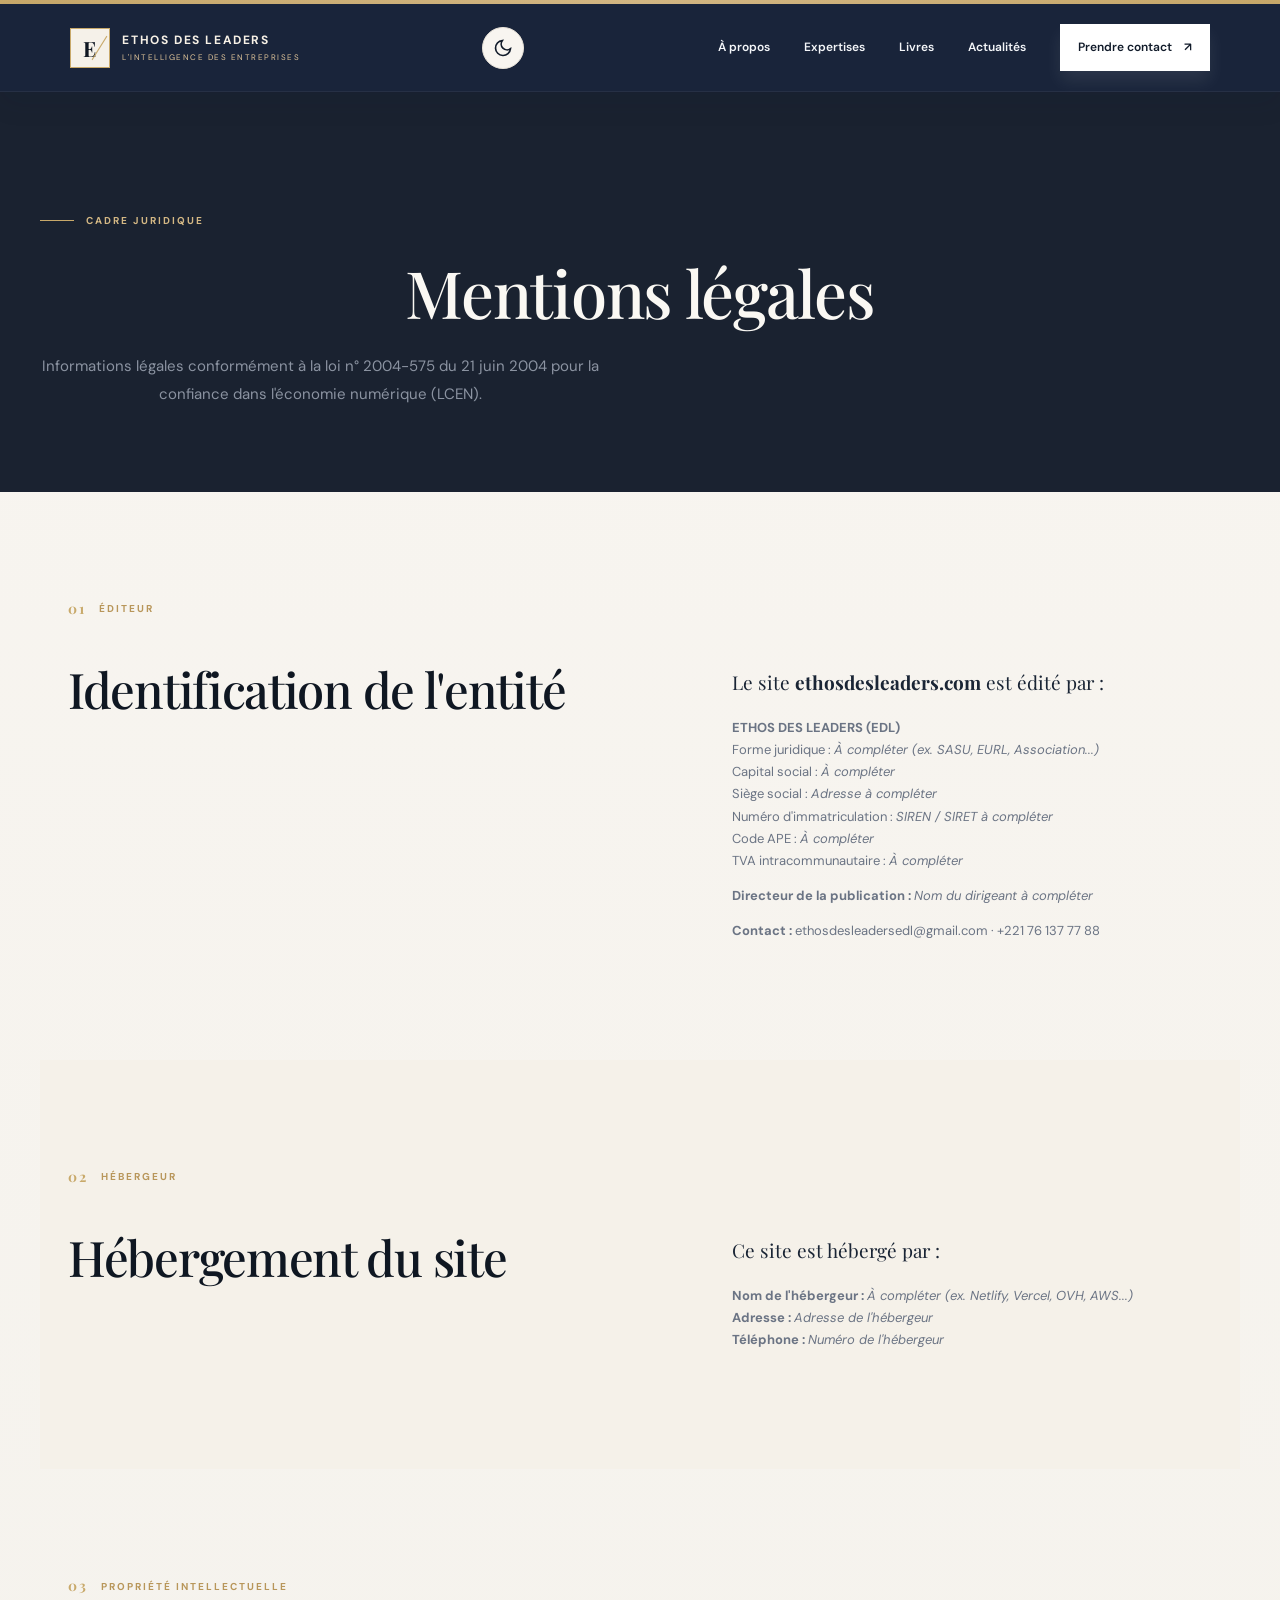
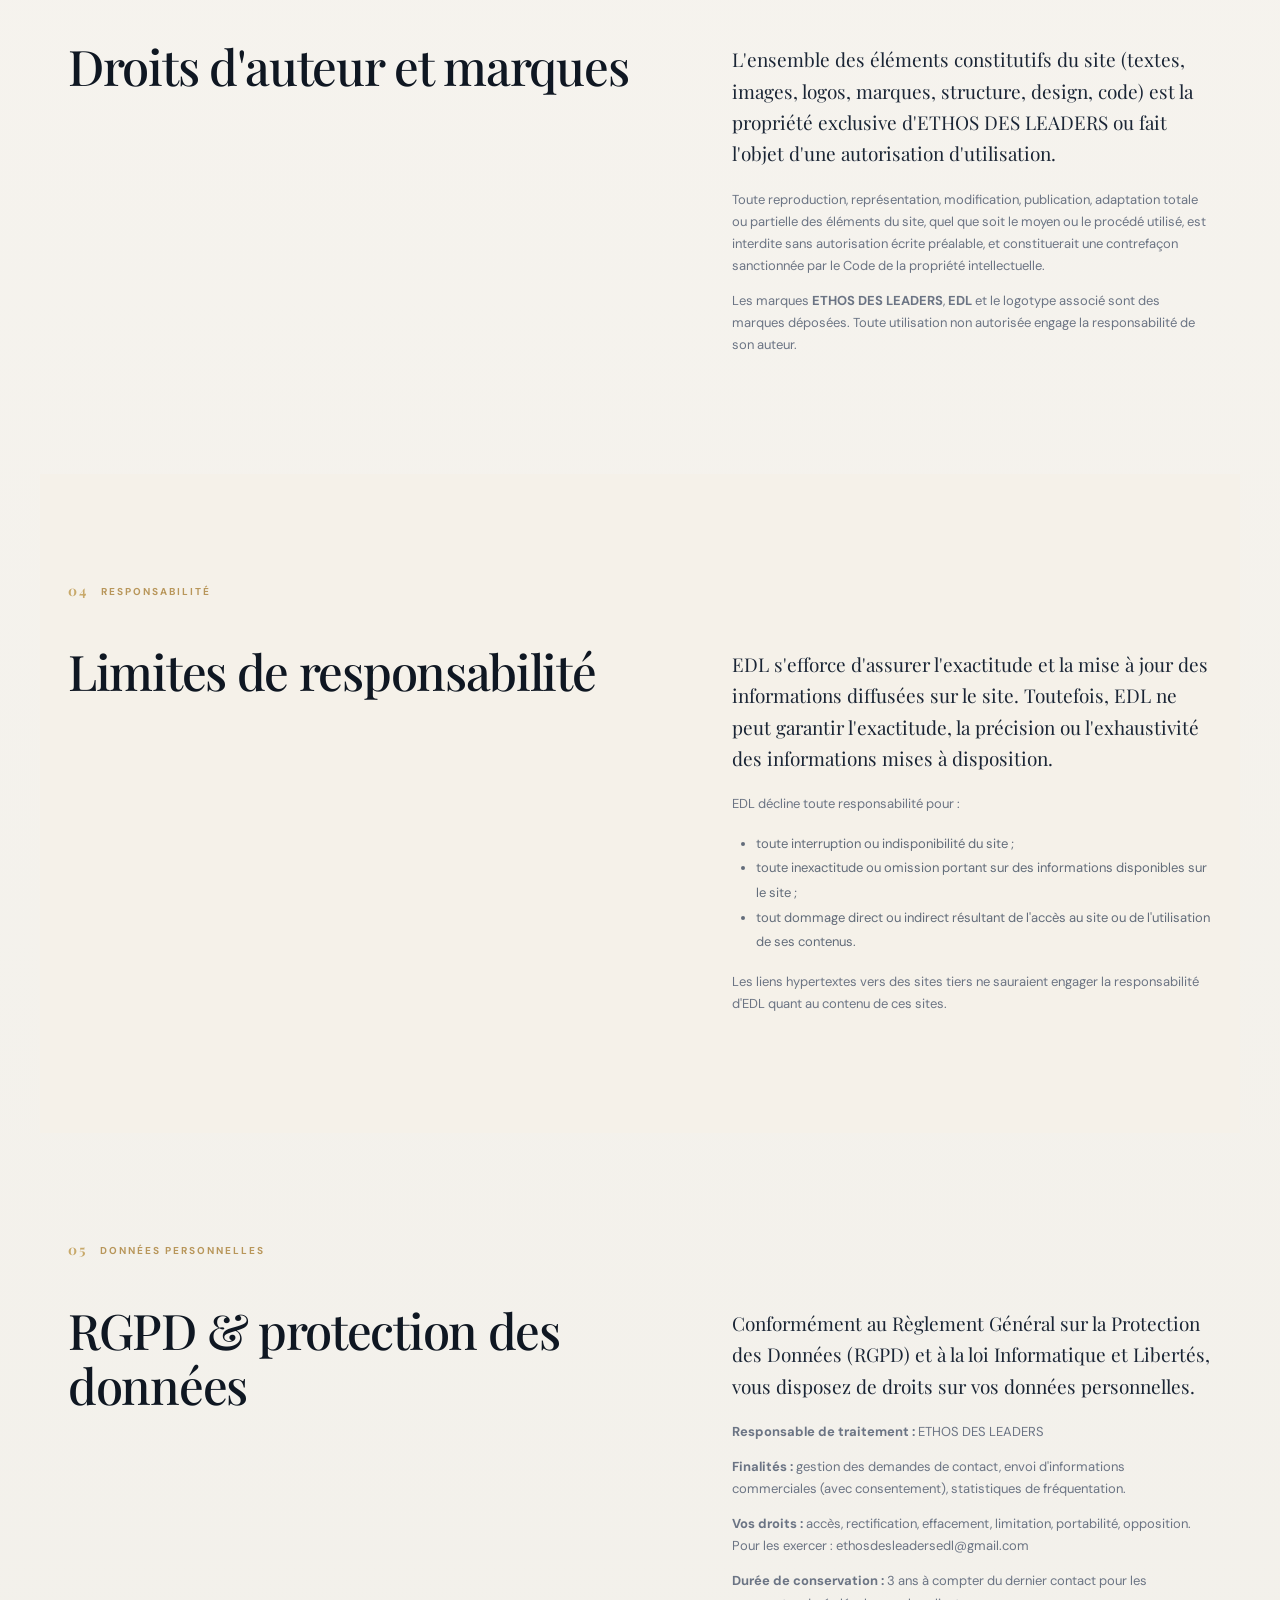
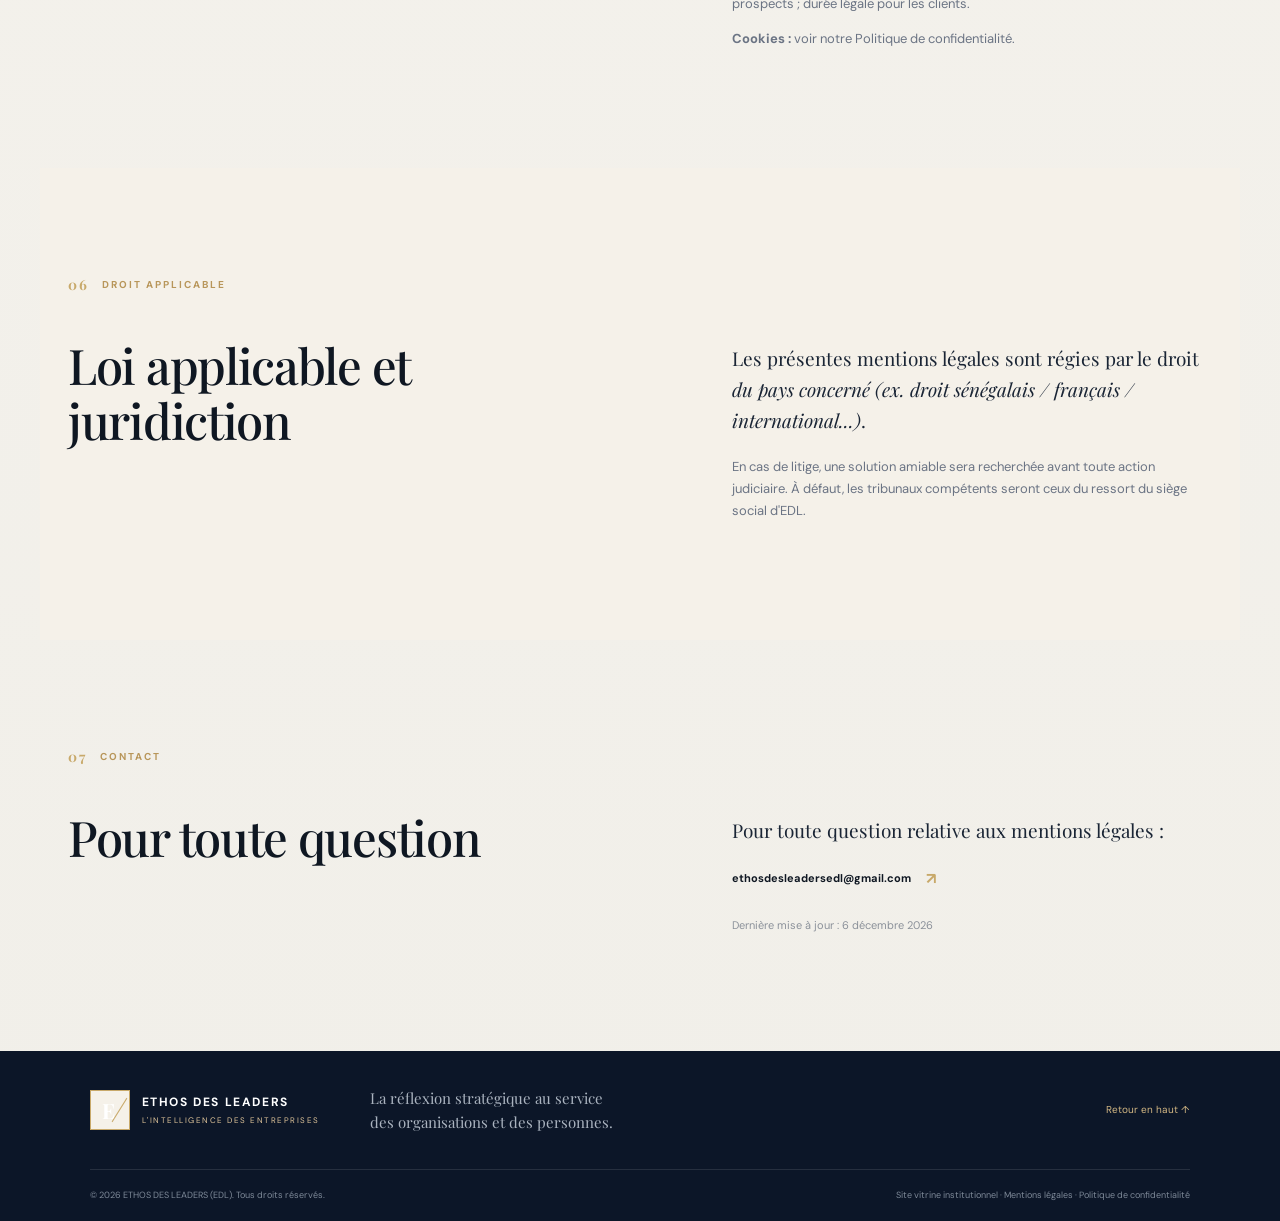
==== mentions-legales.html @ b0e77e92 "Premier commit" ====
<!DOCTYPE html>
<html lang="fr">
<head>
  <meta charset="UTF-8">
  <meta name="viewport" content="width=device-width, initial-scale=1.0">
  <meta name="description" content="Mentions légales d'ETHOS DES LEADERS — Éditeur, hébergeur, propriété intellectuelle, RGPD.">
  <meta name="robots" content="noindex, follow">
  <title>Mentions légales | ETHOS DES LEADERS</title>
  <link rel="preconnect" href="https://fonts.googleapis.com">
  <link rel="preconnect" href="https://fonts.gstatic.com" crossorigin>
  <link href="https://fonts.googleapis.com/css2?family=DM+Sans:wght@400;500;600;700&family=Playfair+Display:wght@500;600;700&display=swap" rel="stylesheet">
  <link rel="stylesheet" href="style.css">
</head>
<body>
  <div class="topline"></div>
  <header class="site-header">
    <a class="brand" href="index.html#accueil" aria-label="ETHOS DES LEADERS, accueil">
      <span class="brand-mark" aria-hidden="true"><span>E</span><i></i></span>
      <span class="brand-copy"><strong>ETHOS DES LEADERS</strong><small>L'INTELLIGENCE DES ENTREPRISES</small></span>
    </a>
    <button class="theme-toggle" id="themeToggle" aria-label="Activer le mode sombre" aria-pressed="false" title="Changer de thème">
      <svg class="icon-sun" width="20" height="20" viewBox="0 0 24 24" fill="none" stroke="currentColor" stroke-width="2" aria-hidden="true"><circle cx="12" cy="12" r="5"/><path d="M12 1v2M12 21v2M4.22 4.22l1.42 1.42M18.36 18.36l1.42 1.42M1 12h2M21 12h2M4.22 19.78l1.42-1.42M18.36 5.64l1.42-1.42"/></svg>
      <svg class="icon-moon" width="20" height="20" viewBox="0 0 24 24" fill="none" stroke="currentColor" stroke-width="2" aria-hidden="true"><path d="M21 12.79A9 9 0 1 1 11.21 3 7 7 0 0 0 21 12.79z"/></svg>
    </button>
    <button class="menu-toggle" id="menuToggle" aria-label="Ouvrir le menu" aria-expanded="false"><span></span><span></span><span></span></button>
    <nav class="main-nav" id="mainNav">
      <a href="index.html#apropos">À propos</a><a href="index.html#expertises">Expertises</a><a href="index.html#livres">Livres</a><a href="index.html#actualites">Actualités</a><a href="index.html#contact" class="nav-cta">Prendre contact <span>↗</span></a>
    </nav>
  </header>

  <main>
    <section class="hero" style="min-height: 400px; padding: 120px 24px 60px;">
      <div class="hero-grid" style="grid-template-columns: 1fr; text-align: center;">
        <div class="hero-copy reveal">
          <div class="eyebrow"><span class="eyebrow-line"></span> CADRE JURIDIQUE</div>
          <h1>Mentions légales</h1>
          <p class="hero-intro">Informations légales conformément à la loi n° 2004-575 du 21 juin 2004 pour la confiance dans l'économie numérique (LCEN).</p>
        </div>
      </div>
    </section>

    <section class="section">
      <div class="section-kicker"><span>01</span> ÉDITEUR</div>
      <div class="about-layout">
        <div class="section-heading reveal"><h2>Identification de l'entité</h2></div>
        <div class="about-copy reveal">
          <p class="lead">Le site <strong>ethosdesleaders.com</strong> est édité par :</p>
          <p><strong>ETHOS DES LEADERS (EDL)</strong><br>
          Forme juridique : <em>À compléter (ex. SASU, EURL, Association...)</em><br>
          Capital social : <em>À compléter</em><br>
          Siège social : <em>Adresse à compléter</em><br>
          Numéro d'immatriculation : <em>SIREN / SIRET à compléter</em><br>
          Code APE : <em>À compléter</em><br>
          TVA intracommunautaire : <em>À compléter</em></p>
          <p><strong>Directeur de la publication :</strong> <em>Nom du dirigeant à compléter</em></p>
          <p><strong>Contact :</strong> ethosdesleadersedl@gmail.com · +221 76 137 77 88</p>
        </div>
      </div>
    </section>

    <section class="section" style="background: var(--ivory);">
      <div class="section-kicker"><span>02</span> HÉBERGEUR</div>
      <div class="about-layout">
        <div class="section-heading reveal"><h2>Hébergement du site</h2></div>
        <div class="about-copy reveal">
          <p class="lead">Ce site est hébergé par :</p>
          <p><strong>Nom de l'hébergeur :</strong> <em>À compléter (ex. Netlify, Vercel, OVH, AWS...)</em><br>
          <strong>Adresse :</strong> <em>Adresse de l'hébergeur</em><br>
          <strong>Téléphone :</strong> <em>Numéro de l'hébergeur</em></p>
        </div>
      </div>
    </section>

    <section class="section">
      <div class="section-kicker"><span>03</span> PROPRIÉTÉ INTELLECTUELLE</div>
      <div class="about-layout">
        <div class="section-heading reveal"><h2>Droits d'auteur et marques</h2></div>
        <div class="about-copy reveal">
          <p class="lead">L'ensemble des éléments constitutifs du site (textes, images, logos, marques, structure, design, code) est la propriété exclusive d'ETHOS DES LEADERS ou fait l'objet d'une autorisation d'utilisation.</p>
          <p>Toute reproduction, représentation, modification, publication, adaptation totale ou partielle des éléments du site, quel que soit le moyen ou le procédé utilisé, est interdite sans autorisation écrite préalable, et constituerait une contrefaçon sanctionnée par le Code de la propriété intellectuelle.</p>
          <p>Les marques <strong>ETHOS DES LEADERS</strong>, <strong>EDL</strong> et le logotype associé sont des marques déposées. Toute utilisation non autorisée engage la responsabilité de son auteur.</p>
        </div>
      </div>
    </section>

    <section class="section" style="background: var(--ivory);">
      <div class="section-kicker"><span>04</span> RESPONSABILITÉ</div>
      <div class="about-layout">
        <div class="section-heading reveal"><h2>Limites de responsabilité</h2></div>
        <div class="about-copy reveal">
          <p class="lead">EDL s'efforce d'assurer l'exactitude et la mise à jour des informations diffusées sur le site. Toutefois, EDL ne peut garantir l'exactitude, la précision ou l'exhaustivité des informations mises à disposition.</p>
          <p>EDL décline toute responsabilité pour :</p>
          <ul style="margin: 16px 0; padding-left: 24px; color: #626c7a; font-size: 13px; line-height: 1.9;">
            <li>toute interruption ou indisponibilité du site ;</li>
            <li>toute inexactitude ou omission portant sur des informations disponibles sur le site ;</li>
            <li>tout dommage direct ou indirect résultant de l'accès au site ou de l'utilisation de ses contenus.</li>
          </ul>
          <p>Les liens hypertextes vers des sites tiers ne sauraient engager la responsabilité d'EDL quant au contenu de ces sites.</p>
        </div>
      </div>
    </section>

    <section class="section">
      <div class="section-kicker"><span>05</span> DONNÉES PERSONNELLES</div>
      <div class="about-layout">
        <div class="section-heading reveal"><h2>RGPD & protection des données</h2></div>
        <div class="about-copy reveal">
          <p class="lead">Conformément au Règlement Général sur la Protection des Données (RGPD) et à la loi Informatique et Libertés, vous disposez de droits sur vos données personnelles.</p>
          <p><strong>Responsable de traitement :</strong> ETHOS DES LEADERS</p>
          <p><strong>Finalités :</strong> gestion des demandes de contact, envoi d'informations commerciales (avec consentement), statistiques de fréquentation.</p>
          <p><strong>Vos droits :</strong> accès, rectification, effacement, limitation, portabilité, opposition. Pour les exercer : <a href="mailto:ethosdesleadersedl@gmail.com">ethosdesleadersedl@gmail.com</a></p>
          <p><strong>Durée de conservation :</strong> 3 ans à compter du dernier contact pour les prospects ; durée légale pour les clients.</p>
          <p><strong>Cookies :</strong> voir notre <a href="politique-confidentialite.html">Politique de confidentialité</a>.</p>
        </div>
      </div>
    </section>

    <section class="section" style="background: var(--ivory);">
      <div class="section-kicker"><span>06</span> DROIT APPLICABLE</div>
      <div class="about-layout">
        <div class="section-heading reveal"><h2>Loi applicable et juridiction</h2></div>
        <div class="about-copy reveal">
          <p class="lead">Les présentes mentions légales sont régies par le droit <em>du pays concerné (ex. droit sénégalais / français / international...)</em>.</p>
          <p>En cas de litige, une solution amiable sera recherchée avant toute action judiciaire. À défaut, les tribunaux compétents seront ceux du ressort du siège social d'EDL.</p>
        </div>
      </div>
    </section>

    <section class="section">
      <div class="section-kicker"><span>07</span> CONTACT</div>
      <div class="about-layout">
        <div class="section-heading reveal"><h2>Pour toute question</h2></div>
        <div class="about-copy reveal">
          <p class="lead">Pour toute question relative aux mentions légales :</p>
          <p><a href="mailto:ethosdesleadersedl@gmail.com" class="text-link">ethosdesleadersedl@gmail.com <span>↗</span></a></p>
          <p style="font-size: 11px; color: #8b919a; margin-top: 24px;">Dernière mise à jour : <script>document.write(new Date().toLocaleDateString('fr-FR', {day: 'numeric', month: 'long', year: 'numeric'}))</script></p>
        </div>
      </div>
    </section>
  </main>

  <footer class="site-footer">
    <div class="footer-main"><a class="brand footer-brand" href="index.html#accueil"><span class="brand-mark"><span>E</span><i></i></span><span class="brand-copy"><strong>ETHOS DES LEADERS</strong><small>L'INTELLIGENCE DES ENTREPRISES</small></span></a><p>La réflexion stratégique au service<br>des organisations et des personnes.</p><a class="back-top" href="index.html#accueil">Retour en haut ↑</a></div>
    <div class="footer-bottom"><span>© <span id="year"></span> ETHOS DES LEADERS (EDL). Tous droits réservés.</span><span>Site vitrine institutionnel · <a href="mentions-legales.html">Mentions légales</a> · <a href="politique-confidentialite.html">Politique de confidentialité</a></span></div>
  </footer>
  <script src="script.js"></script>
</body>
</html>
---- style.css ----
:root {
  /* === PALETTE PREMIUM === */
  --ink:#0f1722;                    /* Noir profond chaud (pas pur #000) */
  --ink-soft:#1a2535;               /* Variante légèrement plus claire */
  --champagne:#c8a96a;              /* Or champagne élégant */
  --champagne-light:#d4b884;        /* Or champagne hover */
  --champagne-muted:#b8965a;        /* Or champagne discret */
  --pearl:#faf8f3;                  /* Blanc perle chaud */
  --parchment:#f5f1e9;              /* Parchemin crème */
  --velvet:#1a2230;                 /* Velours nuit pour sections sombres */
  --velvet-light:#222d3d;           /* Velours clair */
  --muted:#6b7484;                  /* Gris bleuté sophistiqué */
  --muted-light:#8b93a1;            /* Gris plus clair */
  --line:#e8e2d8;                   /* Ligne dorée subtile */
  --line-dark:#2a3545;              /* Ligne mode sombre */
  --paper:#f8f5f0;
  --ivory:#f5f1e9;
  --navy:#111b2a;
  --navy-2:#1a2230;
  --gold:#c8a96a;
  --gold-light:#d4b884;
  --serif:"Playfair Display", Georgia, serif;
  --sans:"DM Sans", Arial, sans-serif;
  --max:1200px;

  /* États interactifs */
  --focus:#c8a96a;
  --success:#2d7d46;
  --error:#b84a4a;

  /* Ombres raffinées */
  --shadow-sm:0 1px 3px rgba(15,23,34,.08), 0 1px 2px rgba(15,23,34,.06);
  --shadow-md:0 4px 12px rgba(15,23,34,.1), 0 2px 6px rgba(15,23,34,.06);
  --shadow-lg:0 12px 32px rgba(15,23,34,.12), 0 6px 16px rgba(15,23,34,.08);
  --shadow-xl:0 20px 50px rgba(15,23,34,.15), 0 10px 25px rgba(15,23,34,.1);
  --shadow-gold:0 8px 24px rgba(200,169,106,.25), 0 4px 12px rgba(200,169,106,.15);
}

/* Dark theme - Élégant, pas criard */
[data-theme="dark"] {
  --ink:#f5f1e9;                    /* Parchment comme texte principal */
  --ink-soft:#e8e2d8;
  --champagne:#d4b884;
  --champagne-light:#e0c59a;
  --champagne-muted:#b8965a;
  --pearl:#0f1722;                  /* Inversé */
  --parchment:#1a2230;
  --velvet:#f5f1e9;
  --velvet-light:#e8e2d8;
  --muted:#a8b0ba;
  --muted-light:#c8ced8;
  --line:#2a3545;
  --line-dark:#e8e2d8;
  --paper:#1a2230;
  --ivory:#172336;
  --navy:#f5f1e9;
  --navy-2:#0f1722;
  --gold:#d4b884;
  --gold-light:#e0c59a;
  --focus:#d4b884;
  --shadow-sm:0 1px 3px rgba(0,0,0,.3), 0 1px 2px rgba(0,0,0,.2);
  --shadow-md:0 4px 12px rgba(0,0,0,.35), 0 2px 6px rgba(0,0,0,.25);
  --shadow-lg:0 12px 32px rgba(0,0,0,.4), 0 6px 16px rgba(0,0,0,.3);
  --shadow-xl:0 20px 50px rgba(0,0,0,.45), 0 10px 25px rgba(0,0,0,.35);
  --shadow-gold:0 8px 24px rgba(212,184,132,.2), 0 4px 12px rgba(212,184,132,.1);
}
*{box-sizing:border-box} html{scroll-behavior:smooth;scroll-padding-top:90px} body{margin:0;background:linear-gradient(180deg,#f8f5f0 0%,#f1efe9 100%);color:var(--ink);font-family:var(--sans);font-size:15px;line-height:1.7;-webkit-font-smoothing:antialiased} ::selection{background:rgba(200,169,106,.25)} a{color:inherit;text-decoration:none} button,input,textarea,select{font:inherit} button,a{-webkit-tap-highlight-color:transparent} img{max-width:100%;display:block} .topline{height:4px;background:linear-gradient(90deg,var(--champagne),var(--champagne-light),var(--champagne))}
.site-header{height:88px;display:flex;align-items:center;justify-content:space-between;padding:0 max(5.5vw,24px);background:rgba(16,28,50,.96);border-bottom:1px solid rgba(255,255,255,.06);position:sticky;top:0;z-index:100;backdrop-filter:blur(14px);box-shadow:0 12px 26px rgba(16,28,50,.08)}
.brand{display:inline-flex;align-items:center;gap:12px;min-width:max-content}.brand-mark{width:40px;height:40px;border:1px solid var(--champagne);display:grid;place-items:center;position:relative;color:#0f1722;background:#f5f1e9;font:700 21px var(--serif);letter-spacing:-2px;overflow:hidden;padding:0}
.brand-logo{width:100%;height:100%;object-fit:cover;object-position:center;display:block}
.brand-mark span{transform:translateX(-2px)}
.brand-mark i{position:absolute;width:1px;height:28px;background:var(--champagne);transform:rotate(32deg);right:9px;top:5px}.brand-mark span{transform:translateX(-2px)}.brand-mark i{position:absolute;width:1px;height:28px;background:var(--champagne);transform:rotate(32deg);right:9px;top:5px}.brand-copy{display:flex;flex-direction:column;line-height:1.4}.brand-copy strong{font-size:12px;letter-spacing:1.6px;font-weight:700;color:#f7f1e6}.brand-copy small{font-size:8px;letter-spacing:1.5px;color:#e0c59a;margin-top:4px}.main-nav{display:flex;align-items:center;gap:34px;font-size:12px;font-weight:600;color:rgba(255,255,255,.82)}.main-nav>a:not(.nav-cta){color:#f4f6f9}.main-nav>a:not(.nav-cta):hover{color:var(--champagne)}.nav-cta{padding:12px 17px;border:1px solid rgba(255,255,255,.7);background:#ffffff;color:#111b2a;box-shadow:0 10px 18px rgba(255,255,255,.08);}.nav-cta span{color:#111b2a;margin-left:9px}.menu-toggle{display:none}
.hero{background:var(--velvet);color:var(--pearl);position:relative;overflow:hidden;padding:95px max(7vw,24px) 28px;min-height:625px}.hero-grid{max-width:var(--max);margin:auto;display:grid;grid-template-columns:1.12fr .88fr;align-items:center;gap:60px;position:relative;z-index:2}.eyebrow,.overline,.section-kicker{font-size:10px;letter-spacing:2px;font-weight:700}.eyebrow{color:var(--champagne-light);display:flex;align-items:center;gap:12px}.eyebrow-line{width:34px;height:1px;background:var(--champagne)}h1,h2,h3,p{margin-top:0}h1,h2{font-family:var(--serif);font-weight:500;letter-spacing:-1.3px;line-height:1.13}h1{font-size:clamp(42px,5.1vw,68px);margin:26px 0 23px}h1 em,h2 em{font-weight:500;color:var(--champagne-light)}.hero-intro{max-width:560px;color:var(--muted-light);font-size:15px;line-height:1.9}.hero-actions{display:flex;gap:13px;flex-wrap:wrap;margin-top:31px}.request-actions{display:flex;flex-wrap:wrap;gap:12px;margin-top:20px;max-width:900px}.request-chip{display:inline-flex;align-items:center;justify-content:center;min-height:52px;padding:12px 18px;border:1px solid rgba(255,255,255,.72);background:rgba(255,255,255,.04);color:#ffffff;font-size:11px;font-weight:700;letter-spacing:.2px;line-height:1.2;transition:transform .2s ease,background .2s ease,border-color .2s ease,box-shadow .2s ease;box-shadow:inset 0 0 0 1px rgba(255,255,255,.05)}.request-chip:hover{transform:translateY(-2px);background:rgba(255,255,255,.09);border-color:#ffffff;box-shadow:0 10px 20px rgba(255,255,255,.06)}.button{display:inline-flex;align-items:center;justify-content:center;gap:23px;padding:14px 19px;font-size:11px;letter-spacing:.25px;font-weight:700;border:1px solid transparent;transition:transform .25s,background .25s,border-color .25s;cursor:pointer}.button:hover{transform:translateY(-2px)}.button-gold{background:#ffffff;color:#111b2a;border-color:#ffffff;box-shadow:0 10px 24px rgba(255,255,255,.12)}.button-gold:hover{background:#f5f1e9;color:#111b2a;box-shadow:0 12px 28px rgba(255,255,255,.18)}.button-outline{border-color:rgba(255,255,255,.8);background:rgba(255,255,255,.02);color:#ffffff}.button-outline:hover{border-color:#ffffff;background:rgba(255,255,255,.08)}.hero-note{margin-top:35px;color:var(--muted);font-size:10px;display:flex;align-items:center;gap:10px}.note-dot{width:6px;height:6px;border-radius:50%;background:var(--champagne)}.hero-visual{position:relative;max-width:450px;width:100%;justify-self:end;padding:10px 20px 30px}.visual-frame{height:390px;border:1px solid rgba(200,169,106,.52);padding:20px 25px;position:relative;background:linear-gradient(135deg,rgba(255,255,255,.035),transparent 60%);display:flex;flex-direction:column;overflow:hidden}.visual-frame:before,.visual-frame:after{content:"";position:absolute;width:55px;height:55px;border-color:var(--champagne);border-style:solid;opacity:.8}.visual-frame:before{top:-7px;left:-7px;border-width:1px 0 0 1px}.visual-frame:after{bottom:-7px;right:-7px;border-width:0 1px 1px 0}.visual-top,.visual-bottom{display:flex;justify-content:space-between;font-size:8px;letter-spacing:1.7px;color:#9da8b6}.monogram{font:500 clamp(75px,10vw,130px)/1 var(--serif);letter-spacing:-15px;color:#f7f1e6;text-align:center;margin:73px 0 24px}.monogram span{color:var(--gold)}.visual-rule{height:1px;background:linear-gradient(90deg,transparent,var(--gold),transparent);margin:0 auto 22px;width:75%}.visual-frame>p{text-align:center;font:17px/1.7 var(--serif);color:#d2d9e1}.visual-image-full{position:absolute;inset:0;width:100%;height:100%;object-fit:cover;object-position:center top;z-index:0}
.visual-overlay{position:absolute;inset:0;display:flex;flex-direction:column;justify-content:flex-end;align-items:center;padding:0 24px 54px;background:linear-gradient(to top, rgba(8,16,26,.92) 0%, rgba(8,16,26,.4) 40%, rgba(8,16,26,.05) 100%);z-index:1;text-align:center}
.visual-overlay>p{margin:0;font:17px/1.7 var(--serif);color:#f7f1e6}
.visual-overlay>p strong{color:var(--champagne-light);font-weight:500}
.visual-top,.visual-bottom{position:relative;z-index:2}
.visual-bottom{position:absolute;bottom:20px;left:25px;right:25px;align-items:center}.visual-bottom{position:absolute;bottom:20px;left:25px;right:25px;align-items:center}.gold-star{font-size:20px;color:var(--gold)}.floating-tag{display:none}.visual-caption{position:absolute;right:-7px;top:55px;writing-mode:vertical-rl;letter-spacing:3px;font-size:8px;color:#b5bfcb}.hero-orb{position:absolute;border:1px solid rgba(201,166,107,.13);border-radius:50%;pointer-events:none}.orb-one{width:600px;height:600px;right:-250px;top:-250px}.orb-two{width:400px;height:400px;left:-240px;bottom:-300px}.hero-footer{max-width:var(--max);margin:60px auto 0;padding-top:18px;border-top:1px solid #ffffff20;display:flex;align-items:center;gap:25px;color:#8d9aac;font-size:8px;letter-spacing:1.2px}.hero-footer span:nth-child(2){margin-left:auto;letter-spacing:.2px;font-size:10px}.hero-footer a{color:var(--gold-light);font-size:18px}
.trust-strip{height:77px;background:var(--parchment);display:flex;align-items:center;justify-content:center;gap:34px;color:var(--muted);font-size:9px;letter-spacing:2px;font-weight:700;flex-wrap:wrap;padding:12px 20px}.trust-strip i{width:4px;height:4px;border-radius:50%;background:var(--champagne)}
.section{max-width:var(--max);margin:0 auto;padding:105px 28px}.section-kicker{color:var(--champagne-muted);display:flex;align-items:center;gap:13px;margin-bottom:40px}.section-kicker span{font-family:var(--serif);font-size:14px;color:var(--champagne)}.about-layout{display:grid;grid-template-columns:1fr .85fr;gap:100px}.overline{color:var(--champagne-muted);margin-bottom:17px;font-size:9px}.section-heading h2,.about-layout h2,.contact-copy h2{font-size:clamp(34px,4vw,49px);margin-bottom:0}.section-heading h2 em,.about-layout h2 em,.contact-copy h2 em{color:var(--champagne)}.about-copy{padding-top:6px;color:var(--muted);font-size:13px}.about-copy .lead{font:19px/1.65 var(--serif);color:var(--ink-soft)}







.text-link{display:inline-flex;gap:15px;align-items:center;font-size:11px;font-weight:700;border:0;background:none;padding:0;color:var(--ink);cursor:pointer}.text-link span{color:var(--champagne);font-size:16px}.principles{display:grid;grid-template-columns:repeat(3,1fr);gap:25px;margin-top:80px}.principle{padding:24px 24px 12px;border-top:1px solid var(--line);position:relative}.principle-num{font-size:9px;letter-spacing:1px;color:var(--muted-light)}.principle-icon{font-size:25px;color:var(--champagne-muted);margin:20px 0 12px}.principle h3{font:22px var(--serif);font-weight:500;margin-bottom:8px}.principle p{font-size:12px;color:var(--muted);max-width:250px}
.vision-band{background:var(--parchment);position:relative;overflow:hidden;padding:85px 10%;display:flex;justify-content:center;align-items:center;min-height:310px}.band-content{max-width:710px;text-align:center;position:relative;z-index:1}.band-content h2{font-size:clamp(30px,4vw,44px);margin:17px 0}.band-content h2 em{color:var(--champagne)}.band-content>p:last-child{font-size:12px;color:var(--muted)}.band-decoration{position:absolute;left:3%;top:-80px;font:250px var(--serif);color:var(--line);letter-spacing:-25px}.band-index{position:absolute;right:6%;bottom:32px;font-size:9px;letter-spacing:2px;color:var(--muted-light);text-align:right}.band-index span{color:var(--champagne-muted)}
.expertise-section{padding-bottom:112px}.split-heading{display:flex;justify-content:space-between;align-items:end;gap:50px;margin-bottom:40px}.heading-aside{max-width:330px;font-size:12px;color:var(--muted);margin-bottom:5px}.expertise-grid{display:grid;grid-template-columns:repeat(4,1fr);gap:14px}.expertise-card{border:1px solid var(--line);padding:24px 21px 23px;min-height:290px;display:flex;flex-direction:column;background:linear-gradient(180deg,#fffdfb 0%,#f7f3ee 100%);transition:transform .3s,border-color .3s,box-shadow .3s;box-shadow:0 8px 20px rgba(15,23,34,.04)}.expertise-card:hover{transform:translateY(-5px);border-color:var(--champagne-muted);box-shadow:var(--shadow-lg)}.expertise-card.featured{background:linear-gradient(135deg,#111b2a 0%,#1a2941 100%);color:var(--pearl);border-color:rgba(200,169,106,.4);box-shadow:0 18px 38px rgba(17,27,42,.22)}.card-top{display:flex;justify-content:space-between;color:var(--muted-light);font-size:10px}.card-symbol{color:var(--champagne);font-size:22px}.expertise-card h3{font:22px/1.3 var(--serif);font-weight:500;margin:34px 0 12px}.expertise-card p{font-size:11px;color:var(--muted);line-height:1.8;margin-bottom:23px}.expertise-card.featured p{color:var(--muted-light)}.card-link{font-size:10px;font-weight:700;margin-top:auto;border-top:1px solid var(--line);padding-top:15px;display:flex;justify-content:space-between;gap:5px}.featured .card-link{border-color:rgba(250,248,243,.15)}.card-link span{color:var(--champagne)}.section-footnote{font-size:10px;color:var(--muted-light);margin-top:24px}
.book-section{background:var(--velvet);color:var(--pearl);padding:90px max(7vw,24px) 0;position:relative;overflow:hidden}.book-pattern{position:absolute;inset:0;background:radial-gradient(circle at 85% 20%,rgba(250,248,243,.05) 0 1px,transparent 1.5px);background-size:23px 23px;opacity:.3}.book-layout{max-width:1060px;margin:auto;display:grid;grid-template-columns:.85fr 1fr;gap:100px;align-items:center;position:relative;z-index:1;padding-bottom:100px}.book-art{position:relative;min-height:390px;display:flex;align-items:center;justify-content:center}.book-shadow{position:absolute;width:230px;height:350px;background:#08101a;transform:translate(25px,18px) rotate(4deg);box-shadow:0 20px 40px rgba(0,0,0,.5)}.book-cover{width:250px;height:365px;background:linear-gradient(145deg,#f5f0e6,#e8dbc8);color:var(--velvet);padding:25px 22px;position:relative;box-shadow:inset -8px 0 0 var(--champagne-muted),0 20px 45px rgba(0,0,0,.2);display:flex;flex-direction:column}.book-brand{font-size:7px;letter-spacing:1.4px}.book-lines{width:40px;height:2px;background:var(--champagne-muted);margin-top:45px}.book-title{font:25px/1.25 var(--serif);margin-top:18px;letter-spacing:-.5px}.book-title em{font-size:21px;font-style:normal;color:var(--champagne)}.book-emblem{margin-top:auto;border:1px solid var(--champagne-muted);width:42px;height:42px;border-radius:50%;display:grid;place-items:center;font:13px var(--serif);color:var(--champagne)}.book-author{font-size:7px;letter-spacing:1px;margin-top:18px}.book-author small{display:block;font-size:6px;letter-spacing:0;margin-top:3px;color:var(--muted)}.book-stamp{position:absolute;bottom:28px;right:4%;width:65px;height:65px;border:1px solid var(--champagne);border-radius:50%;display:flex;align-items:center;justify-content:center;flex-direction:column;color:var(--champagne-light);font-size:8px;letter-spacing:1px;transform:rotate(12deg)}.book-stamp span{font:20px var(--serif)}.section-kicker.light{color:var(--champagne-light);margin-bottom:22px}.book-copy .overline{color:var(--champagne-light)}.book-copy h2{font-size:clamp(39px,4vw,54px);margin:0 0 20px}.book-copy h2 em{color:var(--champagne-light)}.book-description{color:#c4ccd6;font:17px/1.7 var(--serif);max-width:460px}.dark-note{background:#ffffff0a;border-color:var(--gold);color:#b8c0cb}.dark-note strong{color:#fff}.book-copy .button{margin-top:5px}.upcoming{position:relative;z-index:1;border-top:1px solid #ffffff25;padding:40px 0 45px;display:grid;grid-template-columns:.8fr 1.2fr;gap:55px;max-width:1060px;margin:auto}.upcoming .overline{color:var(--gold-light);margin-bottom:10px}.upcoming h3{font:25px var(--serif);font-weight:500;margin-bottom:9px}.upcoming>div:first-child>p:last-child{font-size:11px;color:#aab4c1;max-width:250px}.upcoming-grid{display:grid;grid-template-columns:repeat(3,1fr);gap:0 20px}.upcoming-grid>div{border-bottom:1px solid #ffffff20;padding:9px 0;display:flex;align-items:center;gap:12px}.upcoming-grid span{font-size:9px;color:var(--gold-light)}.upcoming-grid p{font-size:10px;color:#c2cad4;margin:0}
.resources-section{padding-bottom:100px}.resources-section .section-heading{margin-bottom:38px}.resource-grid{display:grid;grid-template-columns:repeat(3,1fr);gap:14px}.resource-card{border:1px solid var(--line);padding:22px;display:grid;grid-template-columns:42px 1fr 32px;gap:15px;align-items:start;background:linear-gradient(180deg,#fffdfb 0%,#f6f2eb 100%);box-shadow:0 8px 18px rgba(15,23,34,.03);transition:transform .25s ease,box-shadow .25s ease,border-color .25s ease}.resource-card:hover{transform:translateY(-3px);box-shadow:var(--shadow-md);border-color:rgba(200,169,106,.45)}.resource-icon{width:42px;height:48px;border:1px solid var(--line);background:var(--parchment);color:var(--champagne-muted);display:grid;place-items:center;font-size:9px;font-weight:700}.resource-card h3{font:18px var(--serif);font-weight:500;margin:0 0 6px}.resource-card p{font-size:10px;color:var(--muted);line-height:1.6;margin-bottom:10px}.resource-status{font-size:9px;color:var(--champagne-muted)}.download-link{width:31px;height:31px;display:grid;place-items:center;border:1px solid var(--line);font-size:17px;color:var(--champagne-muted);transition:background .2s,border-color .2s,color .2s}.download-link:hover{background:var(--parchment);border-color:var(--champagne);color:var(--champagne)}.credential-strip{margin-top:45px;border-top:1px solid var(--line);border-bottom:1px solid var(--line);display:grid;grid-template-columns:1fr 1fr}.credential-strip>div{display:flex;gap:15px;padding:24px 15px}.credential-strip>div+div{border-left:1px solid var(--line);padding-left:30px}.credential-icon{color:var(--champagne-muted);font-size:22px}.credential-strip strong{font:17px var(--serif);font-weight:500}.credential-strip p{font-size:10px;color:var(--muted);margin:5px 0 0}
.news-section{padding-top:90px;padding-bottom:110px;border-top:1px solid var(--line)}.news-grid{display:grid;grid-template-columns:repeat(3,1fr);gap:22px}.news-card{background:linear-gradient(180deg,#fffdfb 0%,#f4efe7 100%);border:1px solid rgba(17,23,34,.06);padding:0;overflow:hidden;box-shadow:0 10px 22px rgba(15,23,34,.04);transition:transform .25s ease,box-shadow .25s ease}.news-card:hover{transform:translateY(-4px);box-shadow:0 18px 26px rgba(15,23,34,.08)}.news-image{height:205px;background:var(--velvet-light);position:relative;display:grid;place-items:center;overflow:hidden}.news-image:before{content:"";position:absolute;inset:0;background:linear-gradient(135deg,var(--velvet) 0%,var(--ink-soft) 55%,var(--champagne) 55.3%,var(--champagne-light) 56%,var(--parchment) 100%);opacity:.72}.image-two:before{background:linear-gradient(45deg,var(--champagne-light) 0%,var(--parchment) 42%,var(--velvet) 42.5%,var(--ink-soft) 100%)}.image-three:before{background:linear-gradient(130deg,var(--parchment),var(--champagne-light) 50%,var(--velvet) 50.5%,var(--ink-soft))}.news-image>span{position:relative;z-index:1;font-size:8px;letter-spacing:2px;color:var(--pearl);border:1px solid rgba(250,248,243,.55);padding:8px 10px}.image-mark{position:absolute;bottom:12px;right:12px;color:var(--pearl);font-size:8px;letter-spacing:2px}.news-meta{display:flex;justify-content:space-between;margin:18px 0 9px;font-size:8px;letter-spacing:1.3px;color:var(--champagne-muted)}.news-meta span+span{color:var(--muted-light);letter-spacing:0}.news-card h3{font:21px/1.35 var(--serif);font-weight:500;margin-bottom:8px}.news-card>p{font-size:11px;color:var(--muted);line-height:1.8}
.partnership-band{background:var(--parchment);padding:62px max(7vw,24px)}.partnership-inner{max-width:1060px;margin:auto;display:flex;justify-content:space-between;align-items:center;gap:35px}.partnership-inner .overline{color:var(--champagne-muted)}.partnership-inner h2{font-size:clamp(32px,4vw,44px);margin:0}.partnership-inner h2 em{color:var(--champagne)}.button-light{background:var(--ink);color:var(--pearl);white-space:nowrap}.button-light:hover{background:var(--ink-soft);box-shadow:var(--shadow-md)}
.contact-section{padding-top:100px;padding-bottom:110px}.contact-layout{display:grid;grid-template-columns:.95fr 1fr;gap:90px}.contact-copy h2{font-size:clamp(35px,4vw,48px)}.contact-intro{font-size:12px;color:#7a8290;max-width:420px;margin:22px 0 28px}.contact-methods{border-top:1px solid var(--line)}.contact-method{display:grid;grid-template-columns:35px 1fr 18px;align-items:center;gap:13px;padding:15px 0;border-bottom:1px solid var(--line);transition:padding .2s}.contact-method:hover{padding-left:5px}.method-icon{width:32px;height:32px;border:1px solid #e5d8bf;display:grid;place-items:center;color:#a37d43;font-size:15px}.method-icon.whatsapp{font-size:18px}.contact-method>span:nth-child(2){display:flex;flex-direction:column;min-width:0}.contact-method small{font-size:8px;letter-spacing:1.2px;color:#8b919a;margin-bottom:2px}.contact-method strong{font-size:11px;font-weight:600;overflow-wrap:anywhere}.method-arrow{font-size:14px;color:#a98243}.office-note{display:flex;gap:14px;padding:20px 0;color:#747d88}.office-note>span{color:#a98243;font-size:22px}.office-note strong{font-size:11px;color:#28364a}.office-note p{font-size:10px;margin:3px 0 12px}.contact-download{margin-top:7px}.contact-form-wrap{background:#f7f5f0;padding:33px 32px}.form-heading h3{font:27px var(--serif);font-weight:500;margin-bottom:8px}.form-heading>p:last-child{font-size:10px;color:#818894;margin-bottom:25px}.form-row{display:flex;flex-direction:column;margin-bottom:16px}.form-row label{font-size:10px;font-weight:700;color:#354256;margin-bottom:7px}.form-row input,.form-row select,.form-row textarea{width:100%;border:1px solid #dedbd3;background:#fffefa;padding:12px 13px;color:var(--ink);outline:none;border-radius:0;font-size:11px;transition:border-color .2s}.form-row input:focus,.form-row select:focus,.form-row textarea:focus{border-color:#b18b50}.form-row textarea{resize:vertical;min-height:105px}.form-row input::placeholder,.form-row textarea::placeholder{color:#a2a6ad}.form-submit{width:100%;justify-content:space-between;border:0}.form-privacy{font-size:9px;color:#858c96;line-height:1.6;margin:12px 0}.form-status{font-size:11px;color:#44634f}.appointment-box{margin-top:27px;border-top:1px solid #dedbd3;padding-top:20px;display:grid;grid-template-columns:28px 1fr 28px;gap:12px;align-items:center}.appointment-icon{font-size:23px;color:#a98243}.appointment-box strong{font:16px var(--serif);font-weight:500}.appointment-box p{font-size:10px;color:#7c8490;margin:4px 0 0}.appointment-box>a{width:28px;height:28px;border:1px solid #d7c5a4;display:grid;place-items:center;color:#9e7943}
.site-footer{background:#0c1628;color:#fff;padding:35px max(7vw,24px) 0}.footer-main{max-width:var(--max);margin:auto;display:flex;align-items:center;gap:50px;padding-bottom:35px}.footer-brand .brand-mark{color:#fff}.footer-brand .brand-copy strong{color:#fff}.footer-main>p{font:15px/1.6 var(--serif);color:#aab3bf;margin:0}.back-top{margin-left:auto;color:var(--gold-light);font-size:10px}.footer-bottom{max-width:var(--max);margin:auto;border-top:1px solid #ffffff1b;display:flex;justify-content:space-between;gap:15px;padding:18px 0;color:#7e8998;font-size:9px}
.reveal{opacity:0;transform:translateY(18px);transition:opacity .7s ease,transform .7s ease}.reveal.is-visible{opacity:1;transform:translateY(0)}.placeholder-note{border-radius:0}
@media(prefers-reduced-motion:reduce){*,*:before,*:after{scroll-behavior:auto!important;transition:none!important;animation:none!important}.reveal{opacity:1;transform:none}}
@media(max-width:1000px){.main-nav{gap:18px}.hero-grid{gap:35px}.about-layout{gap:55px}.expertise-grid{grid-template-columns:repeat(2,1fr)}.expertise-card{min-height:255px}.book-layout{gap:55px}.contact-layout{gap:45px}.resource-card{grid-template-columns:38px 1fr 28px;padding:16px;gap:10px}.resource-icon{width:38px}}
@media(max-width:760px){.site-header{height:74px;padding:0 20px}.brand-mark{width:35px;height:35px}.brand-copy strong{font-size:10px}.brand-copy small{font-size:7px;letter-spacing:1px}.menu-toggle{display:flex;flex-direction:column;gap:5px;border:0;background:transparent;padding:10px;cursor:pointer}.menu-toggle span{width:22px;height:1px;background:var(--navy);display:block;transition:transform .2s}.menu-toggle[aria-expanded=true] span:first-child{transform:translateY(6px) rotate(45deg)}.menu-toggle[aria-expanded=true] span:nth-child(2){opacity:0}.menu-toggle[aria-expanded=true] span:last-child{transform:translateY(-6px) rotate(-45deg)}.main-nav{display:none;position:absolute;top:73px;left:0;right:0;padding:15px 22px 23px;background:#fffefa;border-bottom:1px solid var(--line);flex-direction:column;align-items:stretch;gap:0;box-shadow:0 15px 20px #101c320c}.main-nav.open{display:flex}.main-nav>a{padding:13px 0;border-bottom:1px solid #eeeae2}.main-nav .nav-cta{margin-top:10px;text-align:center;padding:12px}.hero{padding:65px 23px 22px}.hero-grid{grid-template-columns:1fr;gap:48px}.hero h1{font-size:clamp(42px,10vw,60px)}.hero-intro{font-size:13px}.hero-visual{justify-self:center;max-width:410px;padding:0 10px 25px}.visual-frame{height:330px}.monogram{margin:55px 0 20px;font-size:100px}.visual-caption{right:-1px;top:35px}.floating-tag{display:none}.hero-footer{margin-top:48px;gap:10px}.hero-footer span:first-child{display:none}.hero-footer span:nth-child(2){font-size:9px}.trust-strip{height:auto;gap:13px 18px;padding:22px 16px;font-size:8px}.trust-strip i{width:3px;height:3px}.section{padding:72px 23px}.section-kicker{margin-bottom:29px}.about-layout{grid-template-columns:1fr;gap:27px}.about-layout h2,.section-heading h2{font-size:38px}.about-copy .lead{font-size:18px}.principles{grid-template-columns:1fr;gap:16px;margin-top:45px}.principle{display:grid;grid-template-columns:50px 1fr;column-gap:10px;padding:20px 5px}.principle-num{grid-column:1;grid-row:1/4}.principle-icon{grid-column:2;margin:0 0 6px}.principle h3{grid-column:2;margin-bottom:4px}.principle p{grid-column:2;margin-bottom:0}.vision-band{padding:70px 24px;min-height:280px}.band-decoration{font-size:150px;top:-40px;left:-8px}.band-content h2{font-size:32px}.band-index{right:20px;bottom:14px}.split-heading{display:block;margin-bottom:30px}.heading-aside{margin-top:20px}.expertise-grid{grid-template-columns:1fr}.expertise-card{min-height:230px;padding:23px}.expertise-card h3{margin-top:25px}.book-section{padding:70px 23px 0}.book-layout{grid-template-columns:1fr;gap:40px;padding-bottom:65px}.book-art{min-height:365px}.book-cover{width:225px;height:335px}.book-shadow{width:205px;height:320px}.book-title{font-size:23px}.book-copy h2{font-size:42px}.upcoming{grid-template-columns:1fr;gap:22px;padding:30px 0}.upcoming-grid{grid-template-columns:repeat(2,1fr);gap:0 15px}.resource-grid{grid-template-columns:1fr}.resource-card{padding:19px;grid-template-columns:42px 1fr 32px}.resource-icon{width:42px}.credential-strip{grid-template-columns:1fr}.credential-strip>div+div{border-left:0;border-top:1px solid var(--line);padding-left:15px}.news-grid{grid-template-columns:1fr;gap:32px}.news-image{height:220px}.partnership-band{padding:50px 23px}.partnership-inner{align-items:flex-start;flex-direction:column;gap:25px}.partnership-inner h2{font-size:35px}.contact-layout{grid-template-columns:1fr;gap:45px}.contact-form-wrap{padding:26px 20px}.form-heading h3{font-size:25px}.contact-method strong{font-size:10px}.footer-main{align-items:flex-start;flex-direction:column;gap:20px}.back-top{margin-left:0}.footer-bottom{flex-direction:column;gap:5px}.footer-bottom span{font-size:8px}}
@media(max-width:380px){.brand-copy strong{font-size:9px;letter-spacing:1px}.brand-copy small{font-size:6px}.hero-actions .button{width:100%;justify-content:space-between}.contact-form-wrap{padding:22px 15px}.book-cover{width:205px;height:315px}.book-shadow{width:190px;height:300px}.upcoming-grid p{font-size:9px}}

/* Theme toggle button */
.theme-toggle{display:flex;align-items:center;justify-content:center;width:42px;height:42px;border:1px solid var(--line);background:var(--paper);color:var(--navy);border-radius:50%;cursor:pointer;transition:background .2s,border-color .2s,transform .2s;margin-right:12px}.theme-toggle:hover{background:var(--ivory);border-color:var(--gold);transform:scale(1.05)}.theme-toggle:focus-visible{outline:2px solid var(--gold);outline-offset:2px}.theme-toggle .icon-sun{display:none}.theme-toggle .icon-moon{display:block}[data-theme="dark"] .theme-toggle .icon-sun{display:block}[data-theme="dark"] .theme-toggle .icon-moon{display:none}

/* Dark mode specific fixes */
[data-theme="dark"] .site-header{background:rgba(16,28,50,.96);border-bottom-color:rgba(255,255,255,.07)}
[data-theme="dark"] .trust-strip{background:#1a2a44}
[data-theme="dark"] .vision-band{background:#172944}
[data-theme="dark"] .expertise-card{background:var(--paper);border-color:var(--line)}
[data-theme="dark"] .expertise-card.featured{background:var(--ivory);border-color:var(--ivory);color:var(--ink)}
[data-theme="dark"] .expertise-card p{color:var(--muted)}
[data-theme="dark"] .expertise-card .card-link{border-color:var(--line)}
[data-theme="dark"] .resource-card{border-color:var(--line);background:var(--paper)}
[data-theme="dark"] .resource-icon{border-color:var(--line);background:var(--ivory)}
[data-theme="dark"] .download-link{border-color:var(--line);color:var(--gold)}
[data-theme="dark"] .download-link:hover{background:var(--navy-2)}
[data-theme="dark"] .credential-strip{border-color:var(--line)}
[data-theme="dark"] .credential-strip>div+div{border-left-color:var(--line)}
[data-theme="dark"] .news-section{border-top-color:#1a2a44}
[data-theme="dark"] .news-image{background:#1a2a44}
[data-theme="dark"] .partnership-band{background:#1a2a44}
[data-theme="dark"] .contact-form-wrap{background:#1a2a44}
[data-theme="dark"] .form-row input,[data-theme="dark"] .form-row select,[data-theme="dark"] .form-row textarea{background:var(--paper);border-color:var(--line);color:var(--ink)}
[data-theme="dark"] .form-row input:focus,[data-theme="dark"] .form-row select:focus,[data-theme="dark"] .form-row textarea:focus{border-color:var(--gold)}
[data-theme="dark"] .form-row input::placeholder,[data-theme="dark"] .form-row textarea::placeholder{color:var(--muted)}
[data-theme="dark"] .contact-method{border-color:var(--line)}
[data-theme="dark"] .method-icon{border-color:var(--line);background:var(--ivory)}
[data-theme="dark"] .office-note{color:var(--muted)}
[data-theme="dark"] .footer-main>p{color:var(--muted)}
[data-theme="dark"] .placeholder-note{background:#1a2a44;border-color:var(--gold)}
[data-theme="dark"] .button-outline{border-color:#657087;color:var(--ink)}
[data-theme="dark"] .button-outline:hover{border-color:var(--gold);background:var(--ivory)}
[data-theme="dark"] .back-top{color:var(--gold-light)}
[data-theme="dark"] .footer-bottom{border-top-color:#ffffff1b}

/* Focus visible polyfill */
.focus-visible *:focus:not(:focus-visible){outline:none}
*:focus-visible{outline:2px solid var(--gold);outline-offset:2px}

/* Back top button animation */
.back-top{transition:opacity .3s,pointer-events .3s;opacity:0;pointer-events:none}

/* Smooth reveal stagger */
.reveal{transition:opacity .7s cubic-bezier(.16,1,.3,1),transform .7s cubic-bezier(.16,1,.3,1)}
.reveal.is-visible{transition-delay:var(--reveal-delay,0ms)}

.bio-block{margin:28px 0;padding:18px 16px;border:1px solid var(--line);background:var(--parchment);border-radius:8px}
.bio-block h3{font:18px/1.4 var(--serif);font-weight:600;margin:16px 0 10px}
.bio-block h3:first-child{margin-top:0}
.bio-block p{font-size:12px;line-height:1.8;margin:0 0 10px}
.bio-block ul{margin:0 0 12px 18px;font-size:12px;line-height:1.8}
.bio-block li{margin-bottom:6px}
.expertises-list{display:flex;flex-wrap:wrap;gap:6px;margin:8px 0}
.expertises-list span{border:1px solid var(--line);background:var(--pearl);padding:4px 8px;border-radius:999px;font-size:9px;text-transform:uppercase}
.small-note{font-size:10px;color:var(--muted-light)}
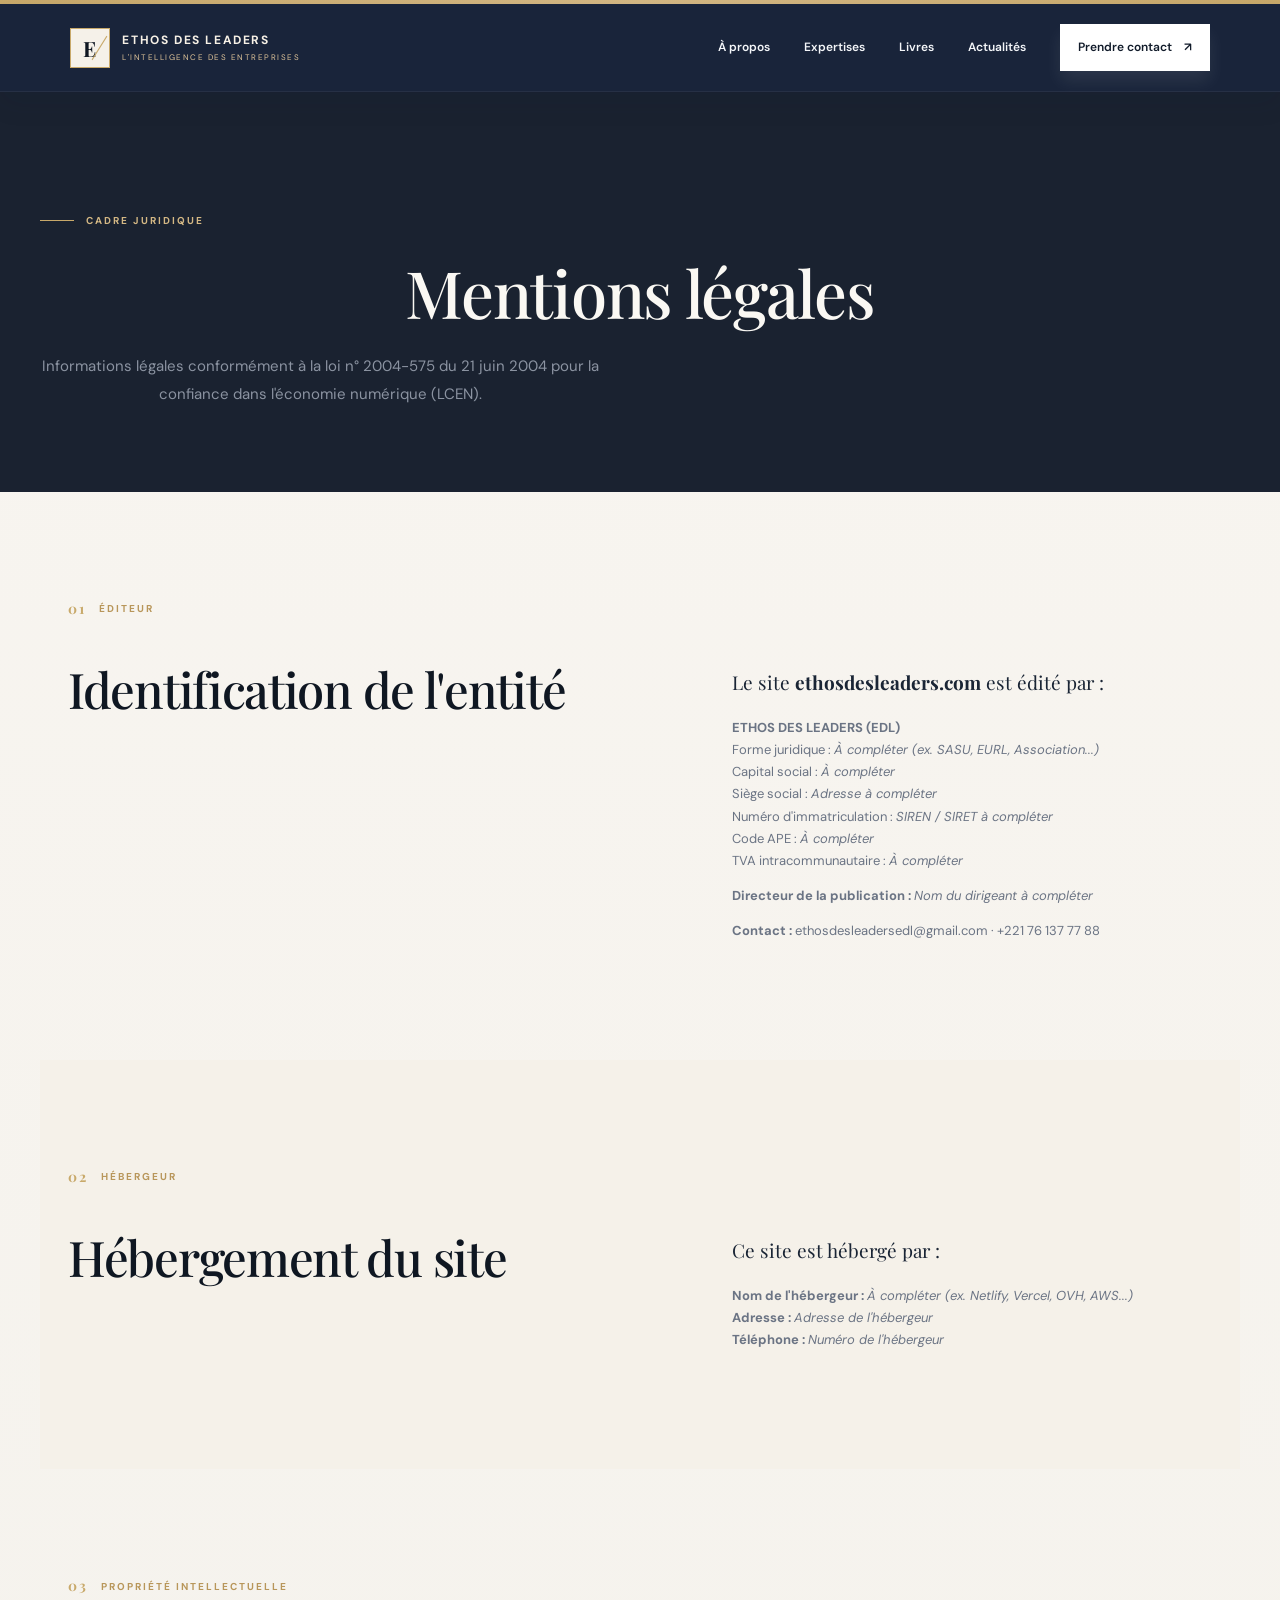
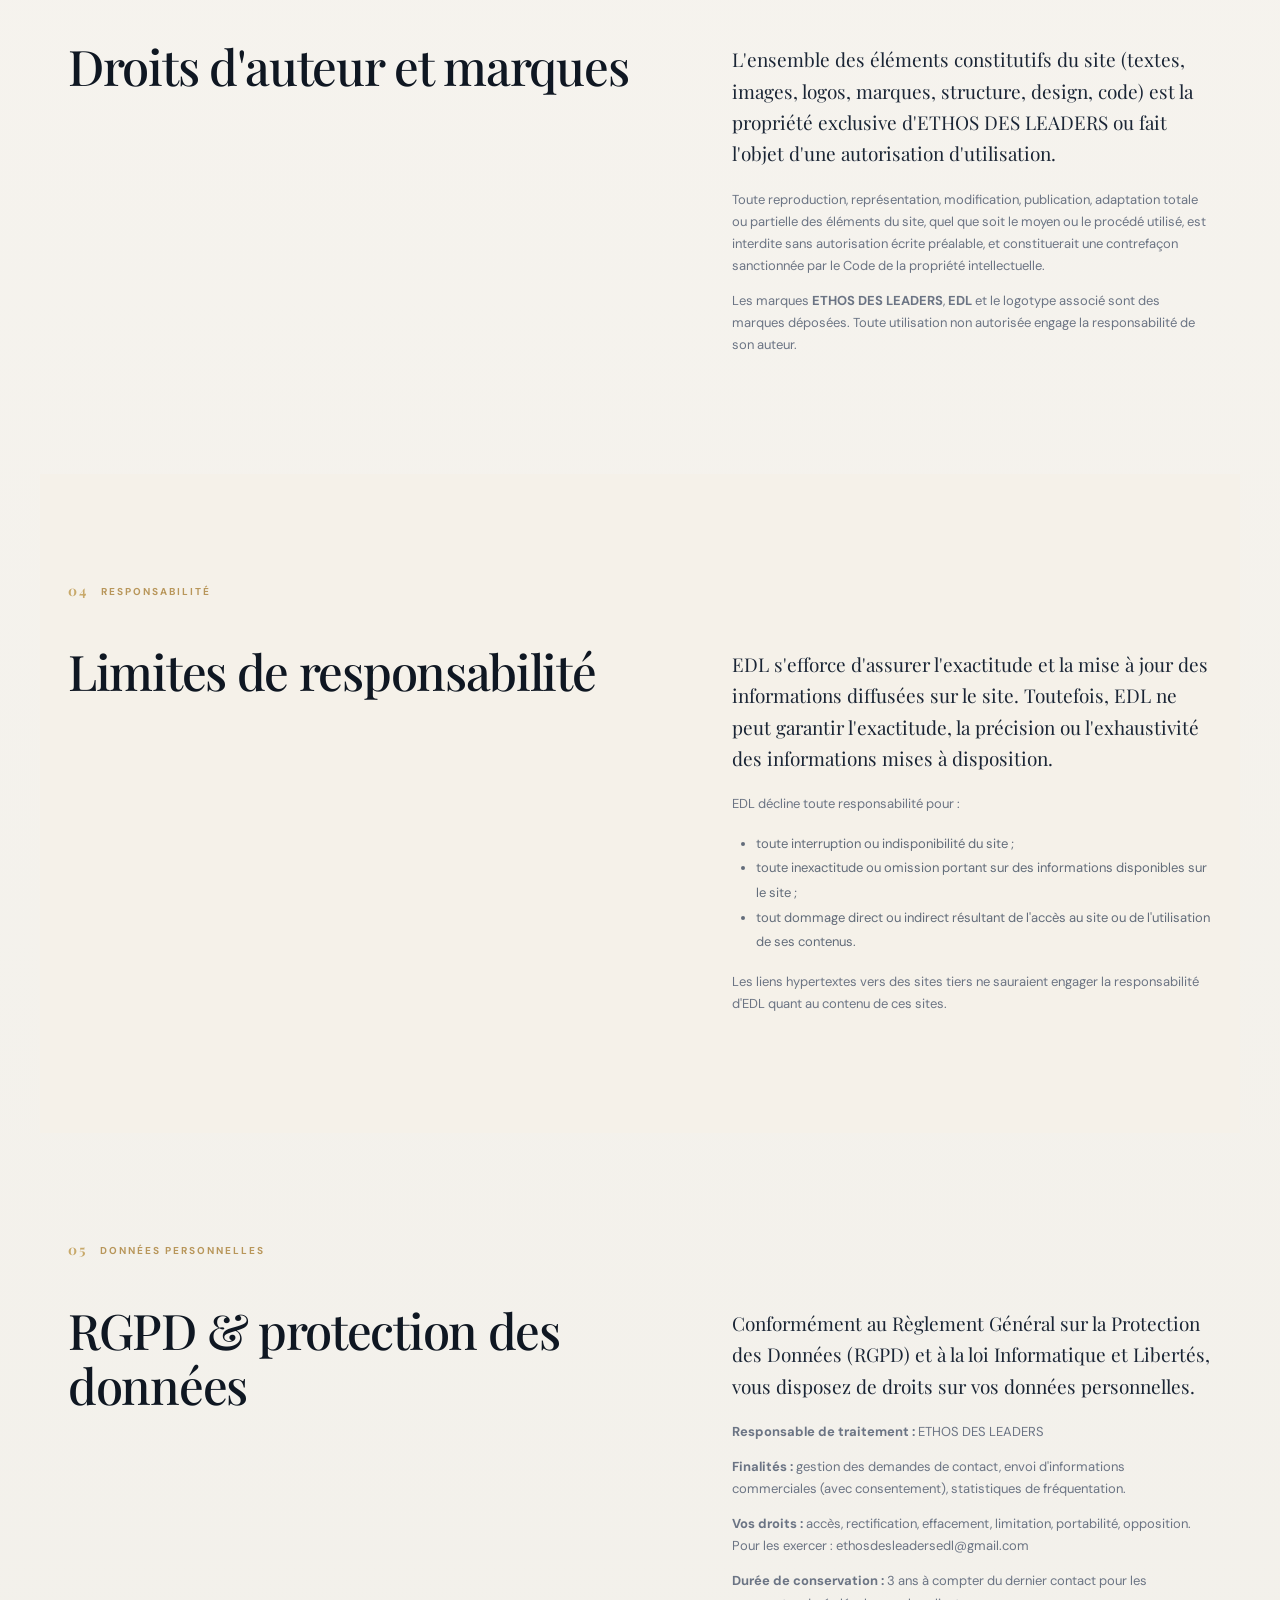
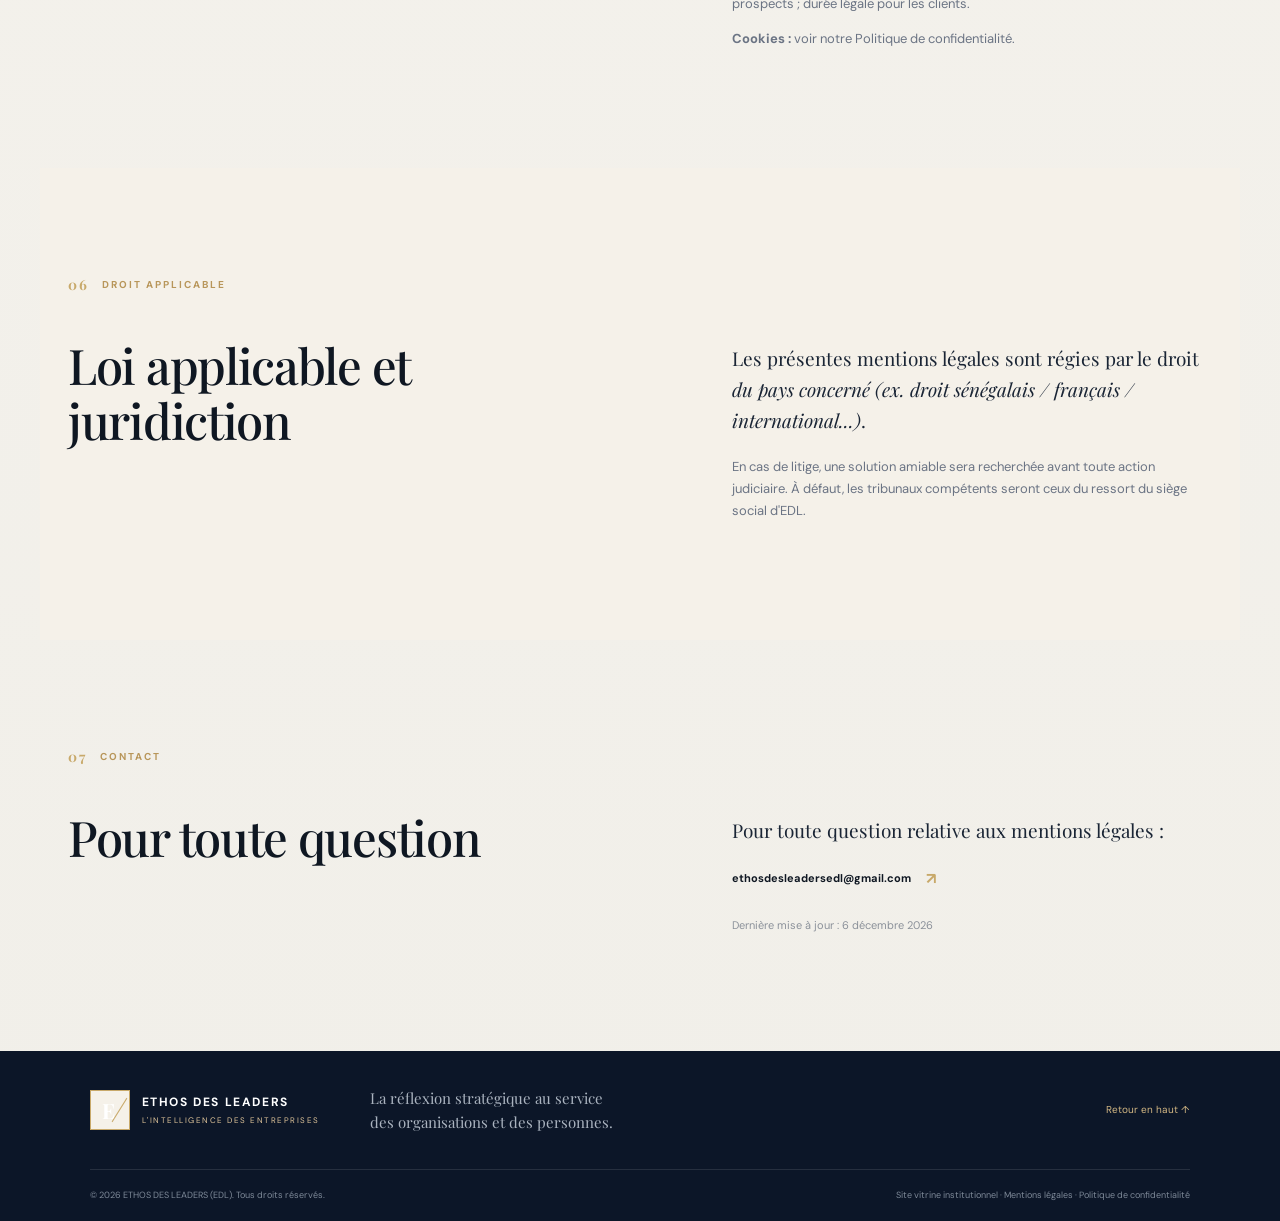
==== commit 749d6be8: "Modifications apportées" ====
--- a/mentions-legales.html
+++ b/mentions-legales.html
@@ -18,10 +18,6 @@
       <span class="brand-mark" aria-hidden="true"><span>E</span><i></i></span>
       <span class="brand-copy"><strong>ETHOS DES LEADERS</strong><small>L'INTELLIGENCE DES ENTREPRISES</small></span>
     </a>
-    <button class="theme-toggle" id="themeToggle" aria-label="Activer le mode sombre" aria-pressed="false" title="Changer de thème">
-      <svg class="icon-sun" width="20" height="20" viewBox="0 0 24 24" fill="none" stroke="currentColor" stroke-width="2" aria-hidden="true"><circle cx="12" cy="12" r="5"/><path d="M12 1v2M12 21v2M4.22 4.22l1.42 1.42M18.36 18.36l1.42 1.42M1 12h2M21 12h2M4.22 19.78l1.42-1.42M18.36 5.64l1.42-1.42"/></svg>
-      <svg class="icon-moon" width="20" height="20" viewBox="0 0 24 24" fill="none" stroke="currentColor" stroke-width="2" aria-hidden="true"><path d="M21 12.79A9 9 0 1 1 11.21 3 7 7 0 0 0 21 12.79z"/></svg>
-    </button>
     <button class="menu-toggle" id="menuToggle" aria-label="Ouvrir le menu" aria-expanded="false"><span></span><span></span><span></span></button>
     <nav class="main-nav" id="mainNav">
       <a href="index.html#apropos">À propos</a><a href="index.html#expertises">Expertises</a><a href="index.html#livres">Livres</a><a href="index.html#actualites">Actualités</a><a href="index.html#contact" class="nav-cta">Prendre contact <span>↗</span></a>
--- a/style.css
+++ b/style.css
@@ -86,7 +86,7 @@
 
 
 .text-link{display:inline-flex;gap:15px;align-items:center;font-size:11px;font-weight:700;border:0;background:none;padding:0;color:var(--ink);cursor:pointer}.text-link span{color:var(--champagne);font-size:16px}.principles{display:grid;grid-template-columns:repeat(3,1fr);gap:25px;margin-top:80px}.principle{padding:24px 24px 12px;border-top:1px solid var(--line);position:relative}.principle-num{font-size:9px;letter-spacing:1px;color:var(--muted-light)}.principle-icon{font-size:25px;color:var(--champagne-muted);margin:20px 0 12px}.principle h3{font:22px var(--serif);font-weight:500;margin-bottom:8px}.principle p{font-size:12px;color:var(--muted);max-width:250px}
-.vision-band{background:var(--parchment);position:relative;overflow:hidden;padding:85px 10%;display:flex;justify-content:center;align-items:center;min-height:310px}.band-content{max-width:710px;text-align:center;position:relative;z-index:1}.band-content h2{font-size:clamp(30px,4vw,44px);margin:17px 0}.band-content h2 em{color:var(--champagne)}.band-content>p:last-child{font-size:12px;color:var(--muted)}.band-decoration{position:absolute;left:3%;top:-80px;font:250px var(--serif);color:var(--line);letter-spacing:-25px}.band-index{position:absolute;right:6%;bottom:32px;font-size:9px;letter-spacing:2px;color:var(--muted-light);text-align:right}.band-index span{color:var(--champagne-muted)}
+.approach-section{max-width:var(--max);margin:0 auto;padding:0 28px 24px}.approach-grid{display:grid;grid-template-columns:repeat(3,1fr);gap:20px}.approach-card{padding:28px 24px;background:linear-gradient(180deg,#fffdfb 0%,#f6f2eb 100%);border:1px solid var(--line);box-shadow:0 12px 28px rgba(15,23,34,.03);transition:transform .25s ease,box-shadow .25s ease,border-color .25s ease}.approach-card:hover{transform:translateY(-4px);border-color:rgba(200,169,106,.55);box-shadow:var(--shadow-md)}.approach-index{display:inline-block;margin-bottom:18px;color:var(--champagne-muted);font-size:10px;letter-spacing:2px;font-weight:700}.approach-card h3{font:24px/1.25 var(--serif);font-weight:500;margin:0 0 10px}.approach-card p{font-size:12px;line-height:1.8;color:var(--muted);margin:0}.vision-band{background:var(--parchment);position:relative;overflow:hidden;padding:85px 10%;display:flex;justify-content:center;align-items:center;min-height:310px}.band-content{max-width:710px;text-align:center;position:relative;z-index:1}.band-content h2{font-size:clamp(30px,4vw,44px);margin:17px 0}.band-content h2 em{color:var(--champagne)}.band-content>p:last-child{font-size:12px;color:var(--muted)}.band-decoration{position:absolute;left:3%;top:-80px;font:250px var(--serif);color:var(--line);letter-spacing:-25px}.band-index{position:absolute;right:6%;bottom:32px;font-size:9px;letter-spacing:2px;color:var(--muted-light);text-align:right}.band-index span{color:var(--champagne-muted)}
 .expertise-section{padding-bottom:112px}.split-heading{display:flex;justify-content:space-between;align-items:end;gap:50px;margin-bottom:40px}.heading-aside{max-width:330px;font-size:12px;color:var(--muted);margin-bottom:5px}.expertise-grid{display:grid;grid-template-columns:repeat(4,1fr);gap:14px}.expertise-card{border:1px solid var(--line);padding:24px 21px 23px;min-height:290px;display:flex;flex-direction:column;background:linear-gradient(180deg,#fffdfb 0%,#f7f3ee 100%);transition:transform .3s,border-color .3s,box-shadow .3s;box-shadow:0 8px 20px rgba(15,23,34,.04)}.expertise-card:hover{transform:translateY(-5px);border-color:var(--champagne-muted);box-shadow:var(--shadow-lg)}.expertise-card.featured{background:linear-gradient(135deg,#111b2a 0%,#1a2941 100%);color:var(--pearl);border-color:rgba(200,169,106,.4);box-shadow:0 18px 38px rgba(17,27,42,.22)}.card-top{display:flex;justify-content:space-between;color:var(--muted-light);font-size:10px}.card-symbol{color:var(--champagne);font-size:22px}.expertise-card h3{font:22px/1.3 var(--serif);font-weight:500;margin:34px 0 12px}.expertise-card p{font-size:11px;color:var(--muted);line-height:1.8;margin-bottom:23px}.expertise-card.featured p{color:var(--muted-light)}.card-link{font-size:10px;font-weight:700;margin-top:auto;border-top:1px solid var(--line);padding-top:15px;display:flex;justify-content:space-between;gap:5px}.featured .card-link{border-color:rgba(250,248,243,.15)}.card-link span{color:var(--champagne)}.section-footnote{font-size:10px;color:var(--muted-light);margin-top:24px}
 .book-section{background:var(--velvet);color:var(--pearl);padding:90px max(7vw,24px) 0;position:relative;overflow:hidden}.book-pattern{position:absolute;inset:0;background:radial-gradient(circle at 85% 20%,rgba(250,248,243,.05) 0 1px,transparent 1.5px);background-size:23px 23px;opacity:.3}.book-layout{max-width:1060px;margin:auto;display:grid;grid-template-columns:.85fr 1fr;gap:100px;align-items:center;position:relative;z-index:1;padding-bottom:100px}.book-art{position:relative;min-height:390px;display:flex;align-items:center;justify-content:center}.book-shadow{position:absolute;width:230px;height:350px;background:#08101a;transform:translate(25px,18px) rotate(4deg);box-shadow:0 20px 40px rgba(0,0,0,.5)}.book-cover{width:250px;height:365px;background:linear-gradient(145deg,#f5f0e6,#e8dbc8);color:var(--velvet);padding:25px 22px;position:relative;box-shadow:inset -8px 0 0 var(--champagne-muted),0 20px 45px rgba(0,0,0,.2);display:flex;flex-direction:column}.book-brand{font-size:7px;letter-spacing:1.4px}.book-lines{width:40px;height:2px;background:var(--champagne-muted);margin-top:45px}.book-title{font:25px/1.25 var(--serif);margin-top:18px;letter-spacing:-.5px}.book-title em{font-size:21px;font-style:normal;color:var(--champagne)}.book-emblem{margin-top:auto;border:1px solid var(--champagne-muted);width:42px;height:42px;border-radius:50%;display:grid;place-items:center;font:13px var(--serif);color:var(--champagne)}.book-author{font-size:7px;letter-spacing:1px;margin-top:18px}.book-author small{display:block;font-size:6px;letter-spacing:0;margin-top:3px;color:var(--muted)}.book-stamp{position:absolute;bottom:28px;right:4%;width:65px;height:65px;border:1px solid var(--champagne);border-radius:50%;display:flex;align-items:center;justify-content:center;flex-direction:column;color:var(--champagne-light);font-size:8px;letter-spacing:1px;transform:rotate(12deg)}.book-stamp span{font:20px var(--serif)}.section-kicker.light{color:var(--champagne-light);margin-bottom:22px}.book-copy .overline{color:var(--champagne-light)}.book-copy h2{font-size:clamp(39px,4vw,54px);margin:0 0 20px}.book-copy h2 em{color:var(--champagne-light)}.book-description{color:#c4ccd6;font:17px/1.7 var(--serif);max-width:460px}.dark-note{background:#ffffff0a;border-color:var(--gold);color:#b8c0cb}.dark-note strong{color:#fff}.book-copy .button{margin-top:5px}.upcoming{position:relative;z-index:1;border-top:1px solid #ffffff25;padding:40px 0 45px;display:grid;grid-template-columns:.8fr 1.2fr;gap:55px;max-width:1060px;margin:auto}.upcoming .overline{color:var(--gold-light);margin-bottom:10px}.upcoming h3{font:25px var(--serif);font-weight:500;margin-bottom:9px}.upcoming>div:first-child>p:last-child{font-size:11px;color:#aab4c1;max-width:250px}.upcoming-grid{display:grid;grid-template-columns:repeat(3,1fr);gap:0 20px}.upcoming-grid>div{border-bottom:1px solid #ffffff20;padding:9px 0;display:flex;align-items:center;gap:12px}.upcoming-grid span{font-size:9px;color:var(--gold-light)}.upcoming-grid p{font-size:10px;color:#c2cad4;margin:0}
 .resources-section{padding-bottom:100px}.resources-section .section-heading{margin-bottom:38px}.resource-grid{display:grid;grid-template-columns:repeat(3,1fr);gap:14px}.resource-card{border:1px solid var(--line);padding:22px;display:grid;grid-template-columns:42px 1fr 32px;gap:15px;align-items:start;background:linear-gradient(180deg,#fffdfb 0%,#f6f2eb 100%);box-shadow:0 8px 18px rgba(15,23,34,.03);transition:transform .25s ease,box-shadow .25s ease,border-color .25s ease}.resource-card:hover{transform:translateY(-3px);box-shadow:var(--shadow-md);border-color:rgba(200,169,106,.45)}.resource-icon{width:42px;height:48px;border:1px solid var(--line);background:var(--parchment);color:var(--champagne-muted);display:grid;place-items:center;font-size:9px;font-weight:700}.resource-card h3{font:18px var(--serif);font-weight:500;margin:0 0 6px}.resource-card p{font-size:10px;color:var(--muted);line-height:1.6;margin-bottom:10px}.resource-status{font-size:9px;color:var(--champagne-muted)}.download-link{width:31px;height:31px;display:grid;place-items:center;border:1px solid var(--line);font-size:17px;color:var(--champagne-muted);transition:background .2s,border-color .2s,color .2s}.download-link:hover{background:var(--parchment);border-color:var(--champagne);color:var(--champagne)}.credential-strip{margin-top:45px;border-top:1px solid var(--line);border-bottom:1px solid var(--line);display:grid;grid-template-columns:1fr 1fr}.credential-strip>div{display:flex;gap:15px;padding:24px 15px}.credential-strip>div+div{border-left:1px solid var(--line);padding-left:30px}.credential-icon{color:var(--champagne-muted);font-size:22px}.credential-strip strong{font:17px var(--serif);font-weight:500}.credential-strip p{font-size:10px;color:var(--muted);margin:5px 0 0}
@@ -96,12 +96,10 @@
 .site-footer{background:#0c1628;color:#fff;padding:35px max(7vw,24px) 0}.footer-main{max-width:var(--max);margin:auto;display:flex;align-items:center;gap:50px;padding-bottom:35px}.footer-brand .brand-mark{color:#fff}.footer-brand .brand-copy strong{color:#fff}.footer-main>p{font:15px/1.6 var(--serif);color:#aab3bf;margin:0}.back-top{margin-left:auto;color:var(--gold-light);font-size:10px}.footer-bottom{max-width:var(--max);margin:auto;border-top:1px solid #ffffff1b;display:flex;justify-content:space-between;gap:15px;padding:18px 0;color:#7e8998;font-size:9px}
 .reveal{opacity:0;transform:translateY(18px);transition:opacity .7s ease,transform .7s ease}.reveal.is-visible{opacity:1;transform:translateY(0)}.placeholder-note{border-radius:0}
 @media(prefers-reduced-motion:reduce){*,*:before,*:after{scroll-behavior:auto!important;transition:none!important;animation:none!important}.reveal{opacity:1;transform:none}}
-@media(max-width:1000px){.main-nav{gap:18px}.hero-grid{gap:35px}.about-layout{gap:55px}.expertise-grid{grid-template-columns:repeat(2,1fr)}.expertise-card{min-height:255px}.book-layout{gap:55px}.contact-layout{gap:45px}.resource-card{grid-template-columns:38px 1fr 28px;padding:16px;gap:10px}.resource-icon{width:38px}}
-@media(max-width:760px){.site-header{height:74px;padding:0 20px}.brand-mark{width:35px;height:35px}.brand-copy strong{font-size:10px}.brand-copy small{font-size:7px;letter-spacing:1px}.menu-toggle{display:flex;flex-direction:column;gap:5px;border:0;background:transparent;padding:10px;cursor:pointer}.menu-toggle span{width:22px;height:1px;background:var(--navy);display:block;transition:transform .2s}.menu-toggle[aria-expanded=true] span:first-child{transform:translateY(6px) rotate(45deg)}.menu-toggle[aria-expanded=true] span:nth-child(2){opacity:0}.menu-toggle[aria-expanded=true] span:last-child{transform:translateY(-6px) rotate(-45deg)}.main-nav{display:none;position:absolute;top:73px;left:0;right:0;padding:15px 22px 23px;background:#fffefa;border-bottom:1px solid var(--line);flex-direction:column;align-items:stretch;gap:0;box-shadow:0 15px 20px #101c320c}.main-nav.open{display:flex}.main-nav>a{padding:13px 0;border-bottom:1px solid #eeeae2}.main-nav .nav-cta{margin-top:10px;text-align:center;padding:12px}.hero{padding:65px 23px 22px}.hero-grid{grid-template-columns:1fr;gap:48px}.hero h1{font-size:clamp(42px,10vw,60px)}.hero-intro{font-size:13px}.hero-visual{justify-self:center;max-width:410px;padding:0 10px 25px}.visual-frame{height:330px}.monogram{margin:55px 0 20px;font-size:100px}.visual-caption{right:-1px;top:35px}.floating-tag{display:none}.hero-footer{margin-top:48px;gap:10px}.hero-footer span:first-child{display:none}.hero-footer span:nth-child(2){font-size:9px}.trust-strip{height:auto;gap:13px 18px;padding:22px 16px;font-size:8px}.trust-strip i{width:3px;height:3px}.section{padding:72px 23px}.section-kicker{margin-bottom:29px}.about-layout{grid-template-columns:1fr;gap:27px}.about-layout h2,.section-heading h2{font-size:38px}.about-copy .lead{font-size:18px}.principles{grid-template-columns:1fr;gap:16px;margin-top:45px}.principle{display:grid;grid-template-columns:50px 1fr;column-gap:10px;padding:20px 5px}.principle-num{grid-column:1;grid-row:1/4}.principle-icon{grid-column:2;margin:0 0 6px}.principle h3{grid-column:2;margin-bottom:4px}.principle p{grid-column:2;margin-bottom:0}.vision-band{padding:70px 24px;min-height:280px}.band-decoration{font-size:150px;top:-40px;left:-8px}.band-content h2{font-size:32px}.band-index{right:20px;bottom:14px}.split-heading{display:block;margin-bottom:30px}.heading-aside{margin-top:20px}.expertise-grid{grid-template-columns:1fr}.expertise-card{min-height:230px;padding:23px}.expertise-card h3{margin-top:25px}.book-section{padding:70px 23px 0}.book-layout{grid-template-columns:1fr;gap:40px;padding-bottom:65px}.book-art{min-height:365px}.book-cover{width:225px;height:335px}.book-shadow{width:205px;height:320px}.book-title{font-size:23px}.book-copy h2{font-size:42px}.upcoming{grid-template-columns:1fr;gap:22px;padding:30px 0}.upcoming-grid{grid-template-columns:repeat(2,1fr);gap:0 15px}.resource-grid{grid-template-columns:1fr}.resource-card{padding:19px;grid-template-columns:42px 1fr 32px}.resource-icon{width:42px}.credential-strip{grid-template-columns:1fr}.credential-strip>div+div{border-left:0;border-top:1px solid var(--line);padding-left:15px}.news-grid{grid-template-columns:1fr;gap:32px}.news-image{height:220px}.partnership-band{padding:50px 23px}.partnership-inner{align-items:flex-start;flex-direction:column;gap:25px}.partnership-inner h2{font-size:35px}.contact-layout{grid-template-columns:1fr;gap:45px}.contact-form-wrap{padding:26px 20px}.form-heading h3{font-size:25px}.contact-method strong{font-size:10px}.footer-main{align-items:flex-start;flex-direction:column;gap:20px}.back-top{margin-left:0}.footer-bottom{flex-direction:column;gap:5px}.footer-bottom span{font-size:8px}}
+@media(max-width:1000px){.main-nav{gap:18px}.hero-grid{gap:35px}.about-layout{gap:55px}.expertise-grid{grid-template-columns:repeat(2,1fr)}.expertise-card{min-height:255px}.approach-grid{grid-template-columns:1fr}.book-layout{gap:55px}.contact-layout{gap:45px}.resource-card{grid-template-columns:38px 1fr 28px;padding:16px;gap:10px}.resource-icon{width:38px}}
+@media(max-width:640px){.approach-section{padding:0 23px 12px}.approach-grid{grid-template-columns:1fr;gap:14px}.approach-card{padding:22px 18px}.approach-card h3{font-size:22px}}
+@media(max-width:760px){.site-header{height:74px;padding:0 20px}.brand-mark{width:35px;height:35px}.brand-copy strong{font-size:10px}.brand-copy small{font-size:7px;letter-spacing:1px}.menu-toggle{display:flex;flex-direction:column;gap:5px;border:0;background:transparent;padding:10px;cursor:pointer}.menu-toggle span{width:22px;height:1px;background:var(--navy);display:block;transition:transform .2s}.menu-toggle[aria-expanded=true] span:first-child{transform:translateY(6px) rotate(45deg)}.menu-toggle[aria-expanded=true] span:nth-child(2){opacity:0}.menu-toggle[aria-expanded=true] span:last-child{transform:translateY(-6px) rotate(-45deg)}.main-nav{display:none;position:absolute;top:73px;left:0;right:0;padding:15px 22px 23px;background:#172336;border-bottom:1px solid var(--line);flex-direction:column;align-items:stretch;gap:0;box-shadow:0 15px 20px #101c322c}.main-nav.open{display:flex}.main-nav>a{padding:13px 0;border-bottom:1px solid rgba(255,255,255,.12);color:#f5f1e9}.main-nav .nav-cta{margin-top:10px;text-align:center;padding:12px}.hero{padding:65px 23px 22px}.hero-grid{grid-template-columns:1fr;gap:48px}.hero h1{font-size:clamp(42px,10vw,60px)}.hero-intro{font-size:13px}.hero-visual{justify-self:center;max-width:410px;padding:0 10px 25px}.visual-frame{height:330px}.monogram{margin:55px 0 20px;font-size:100px}.visual-caption{right:-1px;top:35px}.floating-tag{display:none}.hero-footer{margin-top:48px;gap:10px}.hero-footer span:first-child{display:none}.hero-footer span:nth-child(2){font-size:9px}.trust-strip{height:auto;gap:13px 18px;padding:22px 16px;font-size:8px}.trust-strip i{width:3px;height:3px}.section{padding:72px 23px}.section-kicker{margin-bottom:29px}.about-layout{grid-template-columns:1fr;gap:27px}.about-layout h2,.section-heading h2{font-size:38px}.about-copy .lead{font-size:18px}.principles{grid-template-columns:1fr;gap:16px;margin-top:45px}.principle{display:grid;grid-template-columns:50px 1fr;column-gap:10px;padding:20px 5px}.principle-num{grid-column:1;grid-row:1/4}.principle-icon{grid-column:2;margin:0 0 6px}.principle h3{grid-column:2;margin-bottom:4px}.principle p{grid-column:2;margin-bottom:0}.vision-band{padding:70px 24px;min-height:280px}.band-decoration{font-size:150px;top:-40px;left:-8px}.band-content h2{font-size:32px}.band-index{right:20px;bottom:14px}.split-heading{display:block;margin-bottom:30px}.heading-aside{margin-top:20px}.expertise-grid{grid-template-columns:1fr}.expertise-card{min-height:230px;padding:23px}.expertise-card h3{margin-top:25px}.book-section{padding:70px 23px 0}.book-layout{grid-template-columns:1fr;gap:40px;padding-bottom:65px}.book-art{min-height:365px}.book-cover{width:225px;height:335px}.book-shadow{width:205px;height:320px}.book-title{font-size:23px}.book-copy h2{font-size:42px}.upcoming{grid-template-columns:1fr;gap:22px;padding:30px 0}.upcoming-grid{grid-template-columns:repeat(2,1fr);gap:0 15px}.resource-grid{grid-template-columns:1fr}.resource-card{padding:19px;grid-template-columns:42px 1fr 32px}.resource-icon{width:42px}.credential-strip{grid-template-columns:1fr}.credential-strip>div+div{border-left:0;border-top:1px solid var(--line);padding-left:15px}.news-grid{grid-template-columns:1fr;gap:32px}.news-image{height:220px}.partnership-band{padding:50px 23px}.partnership-inner{align-items:flex-start;flex-direction:column;gap:25px}.partnership-inner h2{font-size:35px}.contact-layout{grid-template-columns:1fr;gap:45px}.contact-form-wrap{padding:26px 20px}.form-heading h3{font-size:25px}.contact-method strong{font-size:10px}.footer-main{align-items:flex-start;flex-direction:column;gap:20px}.back-top{margin-left:0}.footer-bottom{flex-direction:column;gap:5px}.footer-bottom span{font-size:8px}}
 @media(max-width:380px){.brand-copy strong{font-size:9px;letter-spacing:1px}.brand-copy small{font-size:6px}.hero-actions .button{width:100%;justify-content:space-between}.contact-form-wrap{padding:22px 15px}.book-cover{width:205px;height:315px}.book-shadow{width:190px;height:300px}.upcoming-grid p{font-size:9px}}
-
-/* Theme toggle button */
-.theme-toggle{display:flex;align-items:center;justify-content:center;width:42px;height:42px;border:1px solid var(--line);background:var(--paper);color:var(--navy);border-radius:50%;cursor:pointer;transition:background .2s,border-color .2s,transform .2s;margin-right:12px}.theme-toggle:hover{background:var(--ivory);border-color:var(--gold);transform:scale(1.05)}.theme-toggle:focus-visible{outline:2px solid var(--gold);outline-offset:2px}.theme-toggle .icon-sun{display:none}.theme-toggle .icon-moon{display:block}[data-theme="dark"] .theme-toggle .icon-sun{display:block}[data-theme="dark"] .theme-toggle .icon-moon{display:none}
 
 /* Dark mode specific fixes */
 [data-theme="dark"] .site-header{background:rgba(16,28,50,.96);border-bottom-color:rgba(255,255,255,.07)}
@@ -154,3 +152,27 @@
 .expertises-list{display:flex;flex-wrap:wrap;gap:6px;margin:8px 0}
 .expertises-list span{border:1px solid var(--line);background:var(--pearl);padding:4px 8px;border-radius:999px;font-size:9px;text-transform:uppercase}
 .small-note{font-size:10px;color:var(--muted-light)}
+
+.book-layout{grid-template-columns:minmax(0,1fr) minmax(0,1fr);gap:clamp(32px,7vw,88px);padding-bottom:64px}
+.book-art{min-height:0}
+.book-feature-image{display:block;width:100%;max-height:72vh;margin:0 auto;object-fit:contain;box-shadow:0 24px 60px rgba(0,0,0,.28)}
+.book-copy{display:flex;flex-direction:column;align-items:flex-start;justify-content:center;gap:28px}
+.publisher-quote{margin:0;padding:0 0 0 24px;border-left:2px solid var(--champagne);color:var(--pearl)}
+.publisher-quote p{font:clamp(20px,2.2vw,29px)/1.55 var(--serif);margin:0 0 20px}
+.publisher-quote cite{font-size:10px;font-style:normal;letter-spacing:1.4px;color:var(--champagne-light);text-transform:uppercase}
+.upcoming{max-width:1120px;margin:0 auto;padding:0 24px 58px;position:relative;z-index:1}
+.upcoming-heading{text-align:center;margin-bottom:24px}
+.upcoming-heading .overline{margin-bottom:8px;color:var(--champagne-light)}
+.upcoming-heading h3{font:clamp(25px,3vw,34px)/1.2 var(--serif);font-weight:500;margin:0;color:var(--pearl)}
+.upcoming-grid{display:grid;grid-template-columns:repeat(3,minmax(0,1fr));gap:12px}
+.upcoming-card{display:grid;grid-template-columns:38px minmax(0,1fr);gap:13px;align-items:start;padding:18px 16px;background:rgba(255,255,255,.035);border:1px solid rgba(255,255,255,.12)}
+.upcoming-number{font:19px var(--serif);color:var(--champagne-light)}
+.upcoming-card h4{font:16px/1.35 var(--serif);font-weight:500;color:var(--pearl);margin:0 0 11px}
+.upcoming-card p{display:flex;flex-direction:column;gap:4px;margin:0;color:var(--muted-light);font-size:10px}
+.upcoming-card p span{color:var(--champagne-light)}
+.book-partners{max-width:1120px;margin:0 auto;padding:20px 24px 28px;border-top:1px solid rgba(255,255,255,.12);display:flex;align-items:center;justify-content:center;gap:22px;position:relative;z-index:1}
+.book-partners>strong{font:17px var(--serif);font-weight:500;color:var(--pearl);white-space:nowrap}
+.book-partners .partner-logos{display:flex;align-items:center;gap:14px}
+.book-partners .partner-logos img{width:auto;max-width:92px;height:38px;object-fit:contain;background:#fff;padding:4px}
+@media(max-width:760px){.book-section{padding-top:62px}.book-layout{grid-template-columns:1fr;gap:28px;padding-bottom:50px}.book-feature-image{max-height:58vh}.book-copy{align-items:center;text-align:center}.publisher-quote{padding-left:18px;text-align:left}.upcoming-grid{grid-template-columns:repeat(2,minmax(0,1fr))}.book-partners{padding-right:18px;padding-left:18px}}
+@media(max-width:480px){.upcoming-grid{grid-template-columns:1fr}.book-partners{gap:14px}.book-partners .partner-logos{gap:8px}.book-partners .partner-logos img{max-width:74px;height:32px}}
